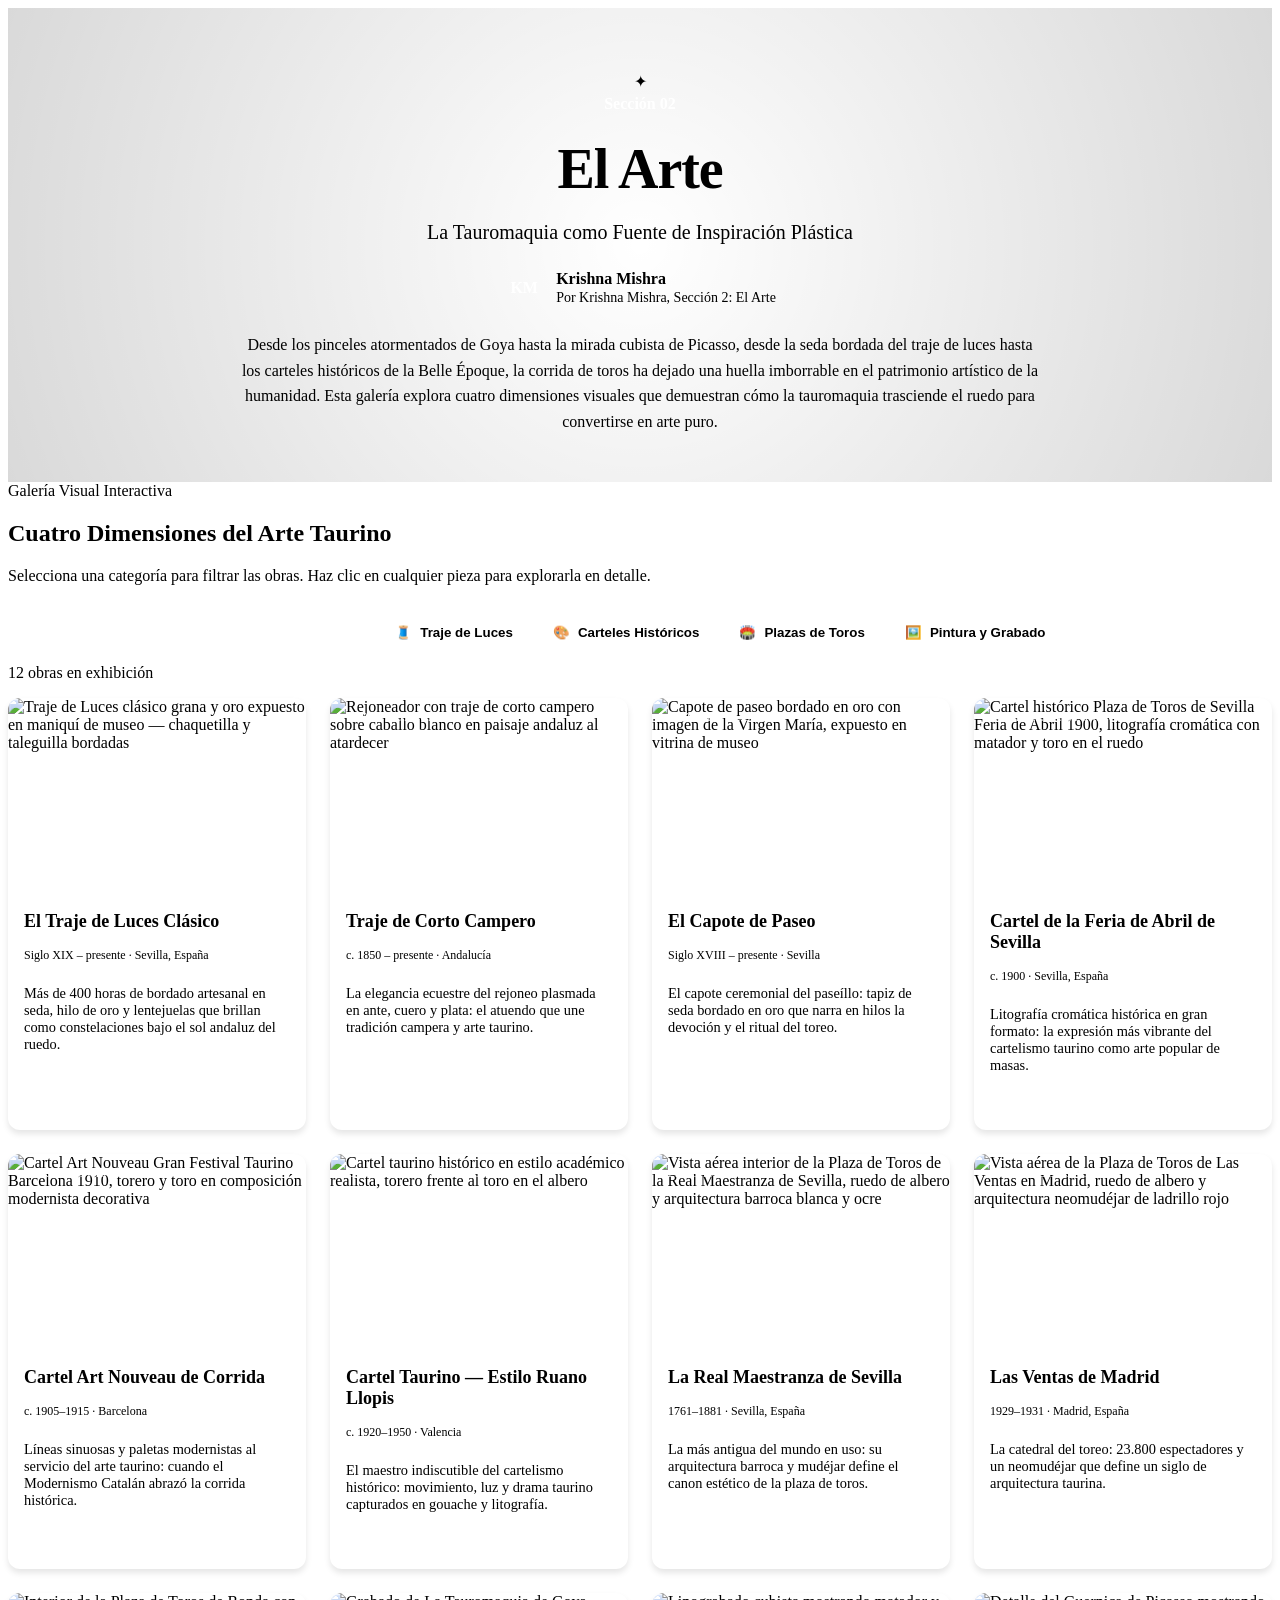
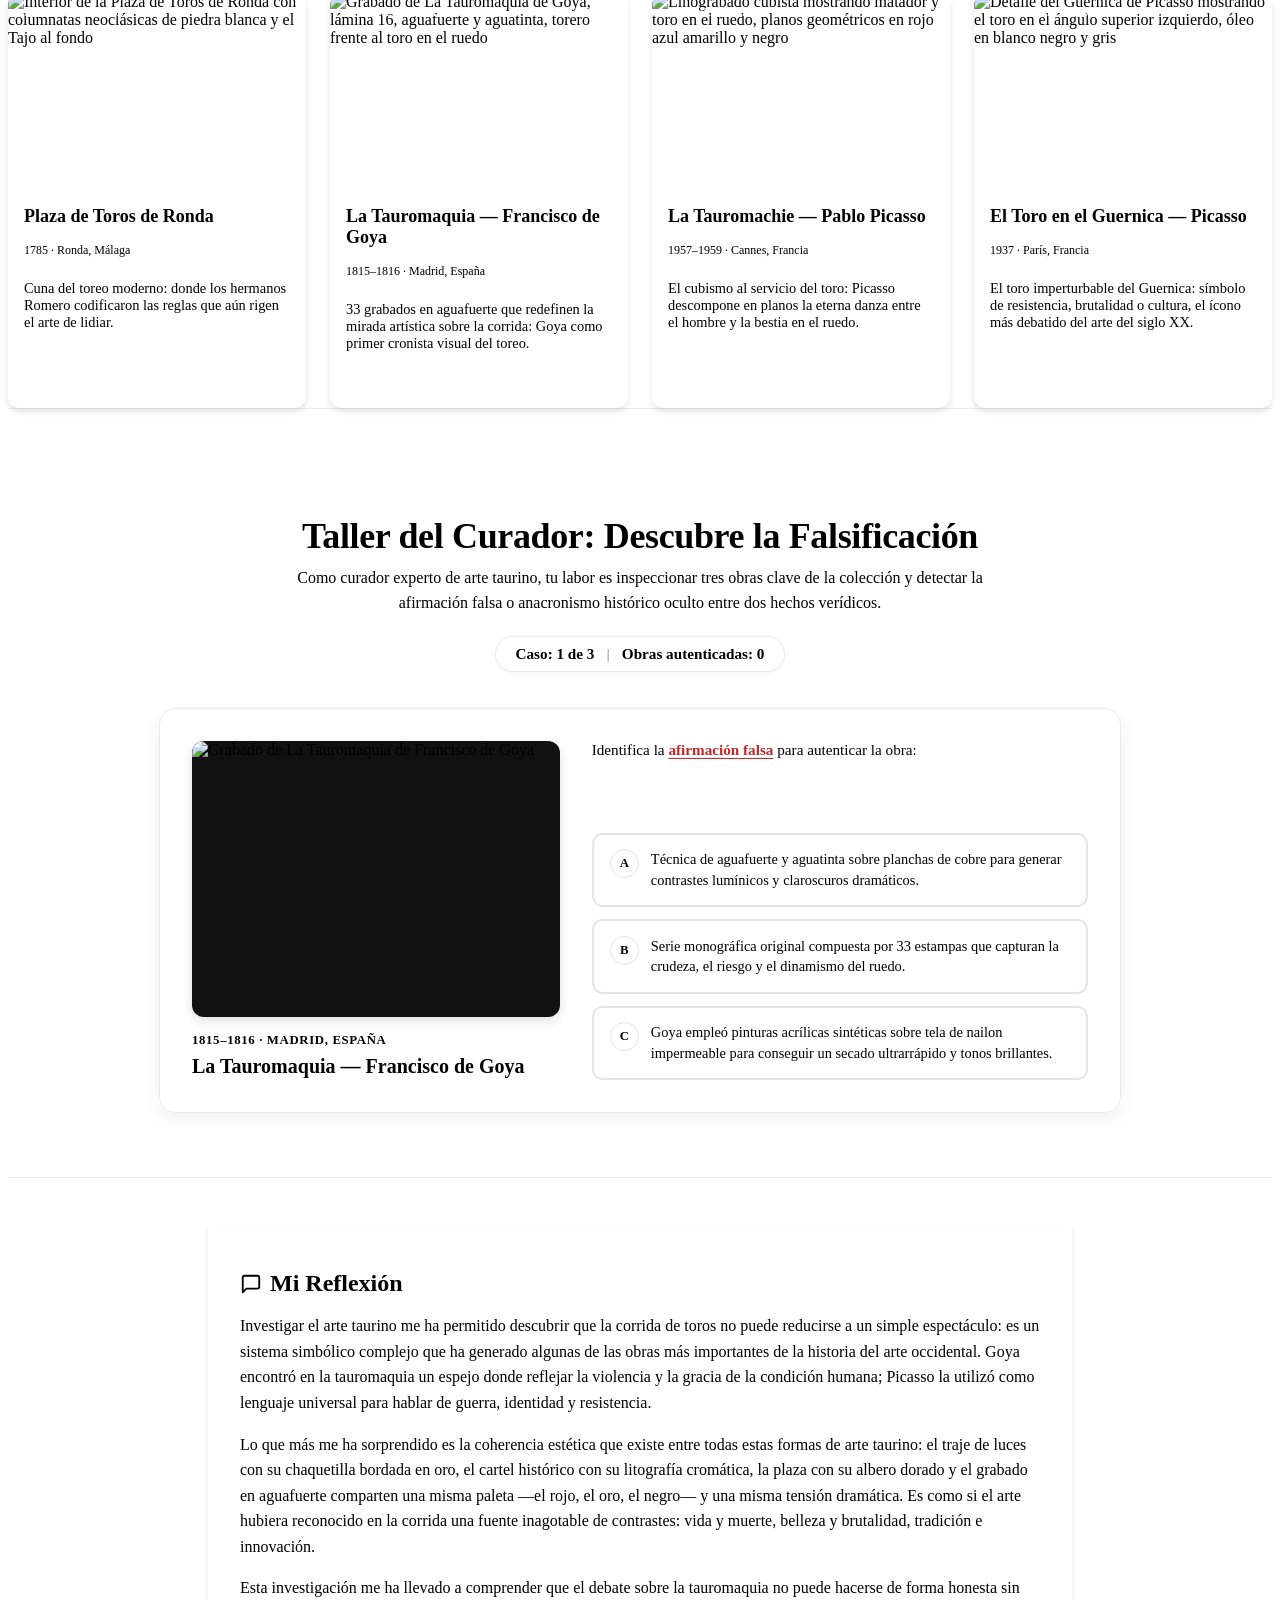
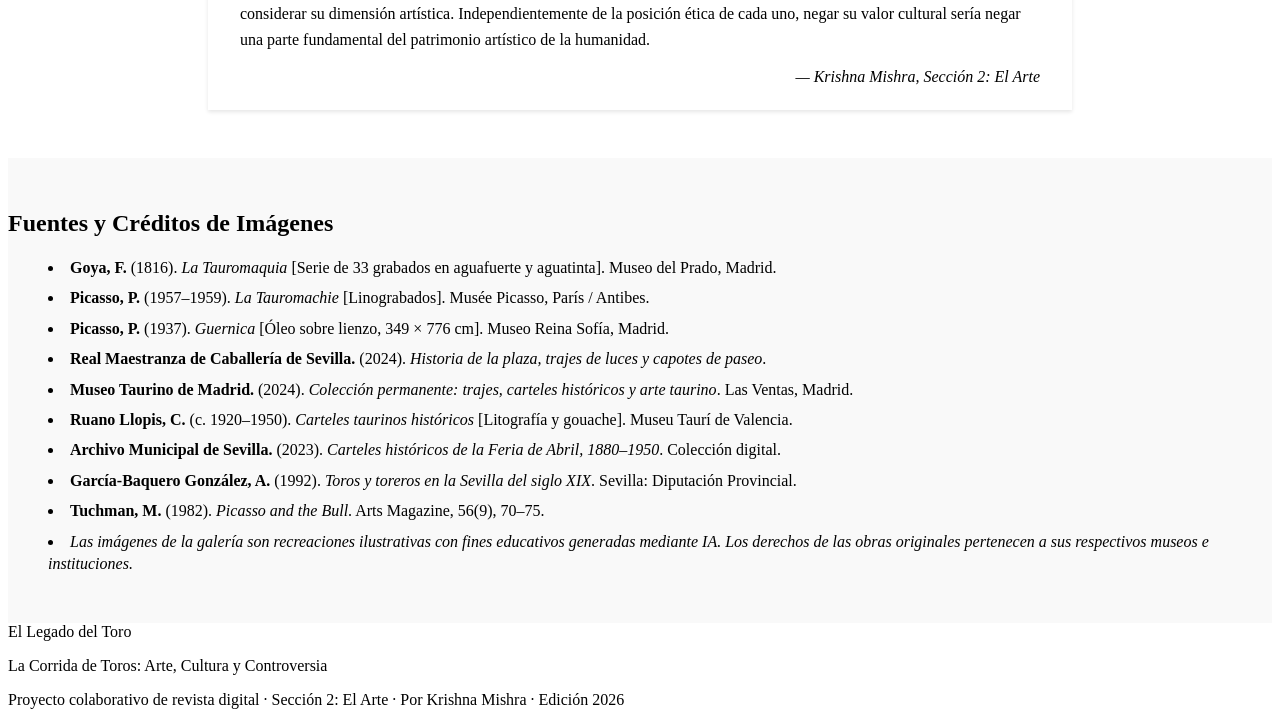
==== sections/arte/index.html @ dd9e9a39 "feat(arte): implement interactive curator art authentication mini-game" ====
<!DOCTYPE html>
<html lang="es">
<head>
  <meta charset="UTF-8">
  <meta name="viewport" content="width=device-width, initial-scale=1.0">
  <meta name="description" content="Sección 2: El Arte — La influencia de la tauromaquia en el traje de luces, los carteles históricos, las plazas de toros y la pintura de Goya y Picasso. Galería interactiva categorizada.">
  <title>El Arte | El Legado del Toro</title>
  <link rel="stylesheet" href="../../css/shared.css">
  <link rel="stylesheet" href="style.css">
  <script src="../../js/nav.js" defer></script>
  <script src="script.js" defer></script>
</head>
<body>
  <div id="site-nav-container"></div>
  <main id="main-content">
    <section class="arte-hero" id="arte-hero" aria-labelledby="arte-hero-title">
      <div class="arte-hero-bg" aria-hidden="true">
        <div class="arte-hero-bg-pattern"></div>
        <div class="arte-hero-bg-vignette"></div>
      </div>
      <div class="site-container arte-hero-content">
        <div class="arte-hero-ornament" aria-hidden="true">
          <span class="arte-hero-ornament-line"></span>
          <span class="arte-hero-ornament-icon">✦</span>
          <span class="arte-hero-ornament-line"></span>
        </div>
        <div class="arte-hero-badge-row">
          <span class="arte-section-badge" id="arte-section-badge">Sección 02</span>
        </div>
        <h1 class="arte-hero-title" id="arte-hero-title">El Arte</h1>
        <p class="arte-hero-subtitle">La Tauromaquia como Fuente de Inspiración Plástica</p>
        <div class="byline-container arte-byline" id="arte-byline">
          <div class="byline-avatar" aria-hidden="true">KM</div>
          <div class="byline-info">
            <span class="byline-author">Krishna Mishra</span>
            <span class="byline-role">Por Krishna Mishra, Sección 2: El Arte</span>
          </div>
        </div>
        <p class="arte-hero-lead" id="arte-hero-lead">
          Desde los pinceles atormentados de Goya hasta la mirada cubista de Picasso, desde la seda bordada del traje de luces hasta los carteles históricos de la Belle Époque, la corrida de toros ha dejado una huella imborrable en el patrimonio artístico de la humanidad. Esta galería explora cuatro dimensiones visuales que demuestran cómo la tauromaquia trasciende el ruedo para convertirse en arte puro.
        </p>
      </div>
    </section>
    <section class="arte-gallery-section" id="arte-gallery" aria-labelledby="arte-gallery-heading">
      <div class="site-container">
        <div class="arte-section-header">
          <span class="arte-section-label">Galería Visual Interactiva</span>
          <h2 class="arte-section-title" id="arte-gallery-heading">Cuatro Dimensiones del Arte Taurino</h2>
          <p class="arte-section-intro">Selecciona una categoría para filtrar las obras. Haz clic en cualquier pieza para explorarla en detalle.</p>
        </div>
        <div class="arte-filter-bar" role="group" aria-label="Filtrar galería por categoría" id="arte-filter-bar">
          <button type="button" class="arte-filter-btn active arte-active" data-filter="all" id="arte-filter-all" aria-pressed="true"><span class="arte-filter-btn-icon" aria-hidden="true">◈</span> Todas las Obras</button>
          <button type="button" class="arte-filter-btn" data-filter="traje" id="arte-filter-traje" aria-pressed="false"><span class="arte-filter-btn-icon" aria-hidden="true">🧵</span> Traje de Luces</button>
          <button type="button" class="arte-filter-btn" data-filter="carteles" id="arte-filter-carteles" aria-pressed="false"><span class="arte-filter-btn-icon" aria-hidden="true">🎨</span> Carteles Históricos</button>
          <button type="button" class="arte-filter-btn" data-filter="plazas" id="arte-filter-plazas" aria-pressed="false"><span class="arte-filter-btn-icon" aria-hidden="true">🏟️</span> Plazas de Toros</button>
          <button type="button" class="arte-filter-btn" data-filter="pintura" id="arte-filter-pintura" aria-pressed="false"><span class="arte-filter-btn-icon" aria-hidden="true">🖼️</span> Pintura y Grabado</button>
        </div>
        <div class="arte-gallery-count" id="arte-gallery-count" aria-live="polite" aria-atomic="true"><span id="arte-count-number">12</span> obras en exhibición</div>
        <div class="arte-gallery-grid" id="arte-gallery-grid" role="list" aria-label="Galería de arte taurino">
          <article class="arte-card" data-category="traje" id="arte-card-1" role="listitem" tabindex="0" data-title="El Traje de Luces Clásico" data-year="Siglo XIX – presente" data-origin="Sevilla, España" data-medium="Seda, hilo de oro y lentejuelas bordadas a mano" data-technique="Bordado artesanal sevillano — costura grana y oro" data-context="El traje de luces —o terno— es la vestimenta ritual del matador de toros. Su chaquetilla y taleguilla están cubiertas de miles de lentejuelas y bordados de hilo de oro que pueden superar los 5 kg de peso. Cada prenda requiere entre 200 y 400 horas de trabajo artesanal en los talleres de los gremios sevillanos. El albero del ruedo refleja el destello dorado de la seda bajo el sol de Andalucía." data-museum="Museo Taurino de Madrid">
            <div class="arte-card-media"><div class="arte-card-img-wrapper"><img class="arte-card-img" src="img/traje_luces_classic_1792658899163.jpg" alt="Traje de Luces clásico grana y oro expuesto en maniquí de museo — chaquetilla y taleguilla bordadas" loading="lazy"></div><div class="arte-card-category-badge" aria-hidden="true">Traje de Luces</div></div>
            <div class="arte-card-body"><h3 class="arte-card-title">El Traje de Luces Clásico</h3><p class="arte-card-meta">Siglo XIX – presente · Sevilla, España</p><p class="arte-card-excerpt">Más de 400 horas de bordado artesanal en seda, hilo de oro y lentejuelas que brillan como constelaciones bajo el sol andaluz del ruedo.</p><button class="arte-card-btn" id="arte-card-btn-1">Inspeccionar obra <span aria-hidden="true">→</span></button></div>
          </article>
          <article class="arte-card" data-category="traje" id="arte-card-2" role="listitem" tabindex="0" data-title="Traje de Corto Campero" data-year="c. 1850 – presente" data-origin="Andalucía, España" data-medium="Ante, cuero y bordado de plata" data-technique="Sastrería ecuestre andaluza — chaquetilla corta bordada" data-context="El traje campero es la indumentaria del rejoneo y los rejoneadores a caballo. La chaquetilla corta bordada, el sombrero ancho cordobés y la faja de seda distinguen al torero ecuestre. Su estética une la elegancia campera con la funcionalidad del trabajo a caballo. Ha influido profundamente en la moda española del siglo XX y XXI, y se exhibe en las ferias ecuestres de toda Andalucía." data-museum="Colección privada, Sevilla">
            <div class="arte-card-media"><div class="arte-card-img-wrapper"><img class="arte-card-img" src="img/traje_campero_rejoneo_1792658981187.jpg" alt="Rejoneador con traje de corto campero sobre caballo blanco en paisaje andaluz al atardecer" loading="lazy"></div><div class="arte-card-category-badge" aria-hidden="true">Traje de Luces</div></div>
            <div class="arte-card-body"><h3 class="arte-card-title">Traje de Corto Campero</h3><p class="arte-card-meta">c. 1850 – presente · Andalucía</p><p class="arte-card-excerpt">La elegancia ecuestre del rejoneo plasmada en ante, cuero y plata: el atuendo que une tradición campera y arte taurino.</p><button class="arte-card-btn" id="arte-card-btn-2">Inspeccionar obra <span aria-hidden="true">→</span></button></div>
          </article>
          <article class="arte-card" data-category="traje" id="arte-card-3" role="listitem" tabindex="0" data-title="El Capote de Paseo" data-year="Siglo XVIII – presente" data-origin="Sevilla, España" data-medium="Seda, oro, grana y azul" data-technique="Bordado en oro de ley sobre seda — iconografía religiosa" data-context="El capote de paseo es la capa ceremonial que el matador lleva durante el paseíllo. No se usa en la lidia sino como símbolo de gala. Cada capote es único: bordado a mano por maestros artesanos, suele contener imágenes religiosas —la Virgen María, santos patronos— o escenas taurinas de enorme valor pictórico. Los ejemplares históricos de la Real Maestranza de Sevilla se conservan como auténticas obras de arte textil." data-museum="Real Maestranza de Caballería de Sevilla">
            <div class="arte-card-media"><div class="arte-card-img-wrapper"><img class="arte-card-img" src="img/capote_paseo_bordado_1792658995212.jpg" alt="Capote de paseo bordado en oro con imagen de la Virgen María, expuesto en vitrina de museo" loading="lazy"></div><div class="arte-card-category-badge" aria-hidden="true">Traje de Luces</div></div>
            <div class="arte-card-body"><h3 class="arte-card-title">El Capote de Paseo</h3><p class="arte-card-meta">Siglo XVIII – presente · Sevilla</p><p class="arte-card-excerpt">El capote ceremonial del paseíllo: tapiz de seda bordado en oro que narra en hilos la devoción y el ritual del toreo.</p><button class="arte-card-btn" id="arte-card-btn-3">Inspeccionar obra <span aria-hidden="true">→</span></button></div>
          </article>
          <article class="arte-card" data-category="carteles" id="arte-card-4" role="listitem" tabindex="0" data-title="Cartel de la Feria de Abril de Sevilla" data-year="c. 1900" data-origin="Sevilla, España" data-medium="Litografía cromática sobre papel" data-technique="Litografía — impresión cromática histórica en gran formato" data-context="Los carteles históricos de la Feria de Abril representan una de las cimas del cartelismo español. A principios del siglo XX artistas como Juan Bueno y Chicle desarrollaron un estilo propio: grandes formatos, colores vibrantes y composiciones dinámicas que capturaban la emoción de la lidia. La litografía cromática permitía reproducir hasta doce colores superpuestos. Estos carteles son hoy piezas de coleccionismo con alto valor de mercado." data-museum="Archivo Municipal de Sevilla">
            <div class="arte-card-media"><div class="arte-card-img-wrapper"><img class="arte-card-img" src="img/cartel_historico_feria_1792658915150.jpg" alt="Cartel histórico Plaza de Toros de Sevilla Feria de Abril 1900, litografía cromática con matador y toro en el ruedo" loading="lazy"></div><div class="arte-card-category-badge arte-card-category-badge--carteles" aria-hidden="true">Carteles Históricos</div></div>
            <div class="arte-card-body"><h3 class="arte-card-title">Cartel de la Feria de Abril de Sevilla</h3><p class="arte-card-meta">c. 1900 · Sevilla, España</p><p class="arte-card-excerpt">Litografía cromática histórica en gran formato: la expresión más vibrante del cartelismo taurino como arte popular de masas.</p><button class="arte-card-btn" id="arte-card-btn-4">Inspeccionar obra <span aria-hidden="true">→</span></button></div>
          </article>
          <article class="arte-card" data-category="carteles" id="arte-card-5" role="listitem" tabindex="0" data-title="Cartel Art Nouveau de Corrida" data-year="c. 1905–1915" data-origin="Barcelona, España" data-medium="Litografía con técnica Art Nouveau" data-technique="Litografía modernista — líneas sinuosas y paleta plana" data-context="La influencia del Art Nouveau o Modernismo Catalán se hizo sentir en los carteles históricos taurinos de las primeras décadas del siglo XX. Las líneas sinuosas, las formas orgánicas y los colores planos característicos del estilo de Alphonse Mucha se aplicaron a la representación del torero y el toro, generando una fusión única de estética europea y tradición española. La Plaza de Toros Monumental de Barcelona fue uno de los epicentros de este movimiento." data-museum="Museu Nacional d'Art de Catalunya">
            <div class="arte-card-media"><div class="arte-card-img-wrapper"><img class="arte-card-img" src="img/cartel_art_nouveau_toros_1792659009751.jpg" alt="Cartel Art Nouveau Gran Festival Taurino Barcelona 1910, torero y toro en composición modernista decorativa" loading="lazy"></div><div class="arte-card-category-badge arte-card-category-badge--carteles" aria-hidden="true">Carteles Históricos</div></div>
            <div class="arte-card-body"><h3 class="arte-card-title">Cartel Art Nouveau de Corrida</h3><p class="arte-card-meta">c. 1905–1915 · Barcelona</p><p class="arte-card-excerpt">Líneas sinuosas y paletas modernistas al servicio del arte taurino: cuando el Modernismo Catalán abrazó la corrida histórica.</p><button class="arte-card-btn" id="arte-card-btn-5">Inspeccionar obra <span aria-hidden="true">→</span></button></div>
          </article>
          <article class="arte-card" data-category="carteles" id="arte-card-6" role="listitem" tabindex="0" data-title="Cartel Taurino — Estilo Ruano Llopis" data-year="c. 1920–1950" data-origin="Valencia, España" data-medium="Litografía y gouache" data-technique="Gouache y litografía — realismo académico con expresividad popular" data-context="Carlos Ruano Llopis (1878–1950) es considerado el maestro indiscutible del cartelismo taurino español. Sus obras históricas se distinguen por una luminosidad excepcional, la captación dinámica del movimiento y una técnica que fusiona el realismo académico con la expresividad popular. Trabajó con gouache sobre cartón para crear los originales que luego se transferían a litografía. Sus carteles de ferias en toda España son auténticas obras de arte impreso históricas." data-museum="Museu Taurí de Valencia">
            <div class="arte-card-media"><div class="arte-card-img-wrapper"><img class="arte-card-img" src="img/cartel_historico_feria_1792658915150.jpg" alt="Cartel taurino histórico en estilo académico realista, torero frente al toro en el albero" loading="lazy"></div><div class="arte-card-category-badge arte-card-category-badge--carteles" aria-hidden="true">Carteles Históricos</div></div>
            <div class="arte-card-body"><h3 class="arte-card-title">Cartel Taurino — Estilo Ruano Llopis</h3><p class="arte-card-meta">c. 1920–1950 · Valencia</p><p class="arte-card-excerpt">El maestro indiscutible del cartelismo histórico: movimiento, luz y drama taurino capturados en gouache y litografía.</p><button class="arte-card-btn" id="arte-card-btn-6">Inspeccionar obra <span aria-hidden="true">→</span></button></div>
          </article>
          <article class="arte-card" data-category="plazas" id="arte-card-7" role="listitem" tabindex="0" data-title="La Real Maestranza de Sevilla" data-year="1761–1881" data-origin="Sevilla, España" data-medium="Arquitectura barroca y neomudéjar" data-technique="Arquitectura — barroco andaluz con ornamentación mudéjar" data-context="La Plaza de Toros de la Real Maestranza de Sevilla es la más antigua del mundo todavía en uso, construida entre 1761 y 1881. Con capacidad para 12.000 espectadores, su arquitectura barroca con detalles mudéjares la convierte en un monumento de primer orden. El color albero de la arena del ruedo, el blanco de las gradas y el ocre de los tendidos crean una paleta única reconocida mundialmente. La puerta del Príncipe se abre solo cuando un torero es indultado con los máximos honores." data-museum="Real Maestranza de Caballería de Sevilla">
            <div class="arte-card-media"><div class="arte-card-img-wrapper"><img class="arte-card-img" src="img/plaza_maestranza_sevilla_1792658931928.jpg" alt="Vista aérea interior de la Plaza de Toros de la Real Maestranza de Sevilla, ruedo de albero y arquitectura barroca blanca y ocre" loading="lazy"></div><div class="arte-card-category-badge arte-card-category-badge--plazas" aria-hidden="true">Plazas de Toros</div></div>
            <div class="arte-card-body"><h3 class="arte-card-title">La Real Maestranza de Sevilla</h3><p class="arte-card-meta">1761–1881 · Sevilla, España</p><p class="arte-card-excerpt">La más antigua del mundo en uso: su arquitectura barroca y mudéjar define el canon estético de la plaza de toros.</p><button class="arte-card-btn" id="arte-card-btn-7">Inspeccionar obra <span aria-hidden="true">→</span></button></div>
          </article>
          <article class="arte-card" data-category="plazas" id="arte-card-8" role="listitem" tabindex="0" data-title="Las Ventas de Madrid" data-year="1929–1931" data-origin="Madrid, España" data-medium="Arquitectura neomudéjar" data-technique="Arquitectura — neomudejarismo con cerámica sevillana" data-context="La Plaza de Toros de Las Ventas, inaugurada en 1931, es la mayor del mundo con capacidad para 23.800 espectadores. Diseñada por José Espalíu en estilo neomudéjar, sus torres almenadas, arcos de herradura y revestimiento de cerámica sevillana la convierten en una joya de la arquitectura española del siglo XX. Matar en Madrid significa el reconocimiento definitivo para cualquier torero. El albero del ruedo brilla bajo el cielo castellano." data-museum="Museo Taurino de Madrid (Las Ventas)">
            <div class="arte-card-media"><div class="arte-card-img-wrapper"><img class="arte-card-img" src="img/las_ventas_madrid_arena_1792659023580.jpg" alt="Vista aérea de la Plaza de Toros de Las Ventas en Madrid, ruedo de albero y arquitectura neomudéjar de ladrillo rojo" loading="lazy"></div><div class="arte-card-category-badge arte-card-category-badge--plazas" aria-hidden="true">Plazas de Toros</div></div>
            <div class="arte-card-body"><h3 class="arte-card-title">Las Ventas de Madrid</h3><p class="arte-card-meta">1929–1931 · Madrid, España</p><p class="arte-card-excerpt">La catedral del toreo: 23.800 espectadores y un neomudéjar que define un siglo de arquitectura taurina.</p><button class="arte-card-btn" id="arte-card-btn-8">Inspeccionar obra <span aria-hidden="true">→</span></button></div>
          </article>
          <article class="arte-card" data-category="plazas" id="arte-card-9" role="listitem" tabindex="0" data-title="Plaza de Toros de Ronda" data-year="1785" data-origin="Ronda, Málaga" data-medium="Arquitectura neoclásica" data-technique="Arquitectura — neoclasicismo en piedra blanca caliza" data-context="La Plaza de Ronda, construida en 1785, es la segunda más antigua de España y tiene un especial significado histórico: en ella los hermanos Pedro y José Romero establecieron las reglas modernas del toreo a pie, que aún rigen hoy. Su arquitectura neoclásica con columnatas de piedra blanca caliza y su privilegiada ubicación sobre el Tajo de Ronda la hacen única en el mundo. El ruedo del albero de Ronda es considerado el más perfecto del arte taurino clásico." data-museum="Real Maestranza de Caballería de Ronda">
            <div class="arte-card-media"><div class="arte-card-img-wrapper"><img class="arte-card-img" src="img/plaza_ronda_neoclasica_1792659074657.jpg" alt="Interior de la Plaza de Toros de Ronda con columnatas neoclásicas de piedra blanca y el Tajo al fondo" loading="lazy"></div><div class="arte-card-category-badge arte-card-category-badge--plazas" aria-hidden="true">Plazas de Toros</div></div>
            <div class="arte-card-body"><h3 class="arte-card-title">Plaza de Toros de Ronda</h3><p class="arte-card-meta">1785 · Ronda, Málaga</p><p class="arte-card-excerpt">Cuna del toreo moderno: donde los hermanos Romero codificaron las reglas que aún rigen el arte de lidiar.</p><button class="arte-card-btn" id="arte-card-btn-9">Inspeccionar obra <span aria-hidden="true">→</span></button></div>
          </article>
          <article class="arte-card" data-category="pintura" id="arte-card-10" role="listitem" tabindex="0" data-title="La Tauromaquia — Francisco de Goya" data-year="1815–1816" data-origin="Madrid, España" data-medium="Aguafuerte y aguatinta" data-technique="Grabado — aguafuerte con aguatinta al barniz blando" data-context="La Tauromaquia de Francisco de Goya (1746–1828) es una serie de 33 grabados publicada en 1816. Goya no retrata el espectáculo de forma idealizada, sino que captura el riesgo, la brutalidad y la belleza de la lidia con una técnica magistral de aguafuerte y aguatinta. La litografía y el grabado le permitían explorar los contrastes dramáticos del ruedo con una precisión que la pintura al óleo no alcanzaba. Es la primera gran obra artística monográfica sobre la corrida." data-museum="Museo del Prado, Madrid">
            <div class="arte-card-media"><div class="arte-card-img-wrapper"><img class="arte-card-img" src="img/goya_tauromaquia_grabado_1792658945066.jpg" alt="Grabado de La Tauromaquia de Goya, lámina 16, aguafuerte y aguatinta, torero frente al toro en el ruedo" loading="lazy"></div><div class="arte-card-category-badge arte-card-category-badge--pintura" aria-hidden="true">Pintura y Grabado</div></div>
            <div class="arte-card-body"><h3 class="arte-card-title">La Tauromaquia — Francisco de Goya</h3><p class="arte-card-meta">1815–1816 · Madrid, España</p><p class="arte-card-excerpt">33 grabados en aguafuerte que redefinen la mirada artística sobre la corrida: Goya como primer cronista visual del toreo.</p><button class="arte-card-btn" id="arte-card-btn-10">Inspeccionar obra <span aria-hidden="true">→</span></button></div>
          </article>
          <article class="arte-card" data-category="pintura" id="arte-card-11" role="listitem" tabindex="0" data-title="La Tauromachie — Pablo Picasso" data-year="1957–1959" data-origin="Cannes, Francia" data-medium="Linograbados sobre papel" data-technique="Linograbado — técnica cubista con planos geométricos" data-context="Pablo Picasso (1881–1973), malagueño de nacimiento, mantuvo durante toda su vida una relación apasionada con la corrida de toros. Sus linograbados de 1957–1959 sobre la Tauromachie representan la fusión entre la tradición andaluza de su infancia y el lenguaje cubista que él mismo inventó. Las figuras del toro y el torero se descomponen en planos geométricos sin perder su fuerza expresiva. La técnica del linograbado permite audaces contrastes de color plano que refuerzan el drama del ruedo." data-museum="Musée Picasso, París / Antibes">
            <div class="arte-card-media"><div class="arte-card-img-wrapper"><img class="arte-card-img" src="img/picasso_tauromachie_cubist_1792659093092.jpg" alt="Linograbado cubista mostrando matador y toro en el ruedo, planos geométricos en rojo azul amarillo y negro" loading="lazy"></div><div class="arte-card-category-badge arte-card-category-badge--pintura" aria-hidden="true">Pintura y Grabado</div></div>
            <div class="arte-card-body"><h3 class="arte-card-title">La Tauromachie — Pablo Picasso</h3><p class="arte-card-meta">1957–1959 · Cannes, Francia</p><p class="arte-card-excerpt">El cubismo al servicio del toro: Picasso descompone en planos la eterna danza entre el hombre y la bestia en el ruedo.</p><button class="arte-card-btn" id="arte-card-btn-11">Inspeccionar obra <span aria-hidden="true">→</span></button></div>
          </article>
          <article class="arte-card" data-category="pintura" id="arte-card-12" role="listitem" tabindex="0" data-title="El Toro en el Guernica — Pablo Picasso" data-year="1937" data-origin="París, Francia" data-medium="Óleo sobre lienzo, 349 × 776 cm" data-technique="Óleo sobre lienzo — expresionismo cubista monocromático" data-context="En el Guernica (1937), Picasso incluye un toro en el ángulo superior izquierdo que permanece imperturbable ante la escena de horror del bombardeo de la ciudad vasca. Este toro ha sido objeto de múltiples interpretaciones: representa la brutalidad fascista, la resistencia del pueblo español, o la supervivencia de la cultura ante la barbarie. El debate continúa hasta hoy, convirtiendo al toro de Picasso en uno de los símbolos más debatidos del arte del siglo XX. El ruedo simbólico se convierte aquí en arena de guerra." data-museum="Museo Reina Sofía, Madrid">
            <div class="arte-card-media"><div class="arte-card-img-wrapper"><img class="arte-card-img" src="img/picasso_guernica_bull_detail_1792659109789.jpg" alt="Detalle del Guernica de Picasso mostrando el toro en el ángulo superior izquierdo, óleo en blanco negro y gris" loading="lazy"></div><div class="arte-card-category-badge arte-card-category-badge--pintura" aria-hidden="true">Pintura y Grabado</div></div>
            <div class="arte-card-body"><h3 class="arte-card-title">El Toro en el Guernica — Picasso</h3><p class="arte-card-meta">1937 · París, Francia</p><p class="arte-card-excerpt">El toro imperturbable del Guernica: símbolo de resistencia, brutalidad o cultura, el ícono más debatido del arte del siglo XX.</p><button class="arte-card-btn" id="arte-card-btn-12">Inspeccionar obra <span aria-hidden="true">→</span></button></div>
          </article>
        </div>
        <div class="arte-no-results" id="arte-no-results" hidden aria-live="polite"><span class="arte-no-results-icon" aria-hidden="true">🎨</span><p class="arte-no-results-text">No hay obras en esta categoría.</p></div>
      </div>
    </section>
    <section class="arte-game-container" id="arte-curator-game" aria-label="Juego de Autenticación de Arte">
      <div class="site-container">
        <div class="arte-game-header">
          <span class="arte-section-badge arte-game-badge">Taller Interactivo</span>
          <h2 class="arte-game-title" id="arte-game-title">Taller del Curador: Descubre la Falsificación</h2>
          <p class="arte-game-subtitle">
            Como curador experto de arte taurino, tu labor es inspeccionar tres obras clave de la colección y detectar la afirmación falsa o anacronismo histórico oculto entre dos hechos verídicos.
          </p>
          <div class="arte-game-scoreboard" id="arte-game-scoreboard" aria-live="polite">
            <span class="arte-game-score-item" id="arte-game-case-counter">Caso: 1 de 3</span>
            <span class="arte-game-score-divider" aria-hidden="true">|</span>
            <span class="arte-game-score-item" id="arte-game-score-counter">Obras autenticadas: 0</span>
          </div>
        </div>

        <div class="arte-game-card" id="arte-game-card">
          <div class="arte-game-card-content">
            <div class="arte-game-artwork-media">
              <div class="arte-game-img-wrapper">
                <img class="arte-game-img" id="arte-game-img" src="img/goya_tauromaquia_grabado_1792658945066.jpg" alt="Obra de arte para peritaje" loading="lazy">
              </div>
              <div class="arte-game-artwork-meta">
                <span class="arte-game-era-badge" id="arte-game-era-badge">1815–1816 · Madrid, España</span>
                <h3 class="arte-game-artwork-title" id="arte-game-artwork-title">La Tauromaquia — Francisco de Goya</h3>
              </div>
            </div>

            <div class="arte-game-claims-panel">
              <p class="arte-game-instruction">Identifica la <span class="arte-game-highlight">afirmación falsa</span> para autenticar la obra:</p>
              <div class="arte-game-claims-list" id="arte-game-claims-list" role="group" aria-label="Afirmaciones históricas">
                <!-- Los botones de las afirmaciones se generan dinámicamente -->
              </div>

              <div class="arte-game-feedback arte-hidden" id="arte-game-feedback" hidden aria-live="assertive">
                <div class="arte-game-feedback-header">
                  <span class="arte-game-feedback-icon" id="arte-game-feedback-icon" aria-hidden="true">✓</span>
                  <h4 class="arte-game-feedback-title" id="arte-game-feedback-title">¡Falsificación detectada con éxito!</h4>
                </div>
                <p class="arte-game-feedback-text" id="arte-game-feedback-text"></p>
                <button type="button" class="arte-game-btn arte-game-btn--next" id="arte-game-next-btn">Siguiente Caso <span aria-hidden="true">→</span></button>
              </div>
            </div>
          </div>
        </div>

        <div class="arte-game-results arte-hidden" id="arte-game-results" hidden aria-live="polite">
          <div class="arte-game-results-card">
            <span class="arte-game-results-badge">Peritaje Concluido</span>
            <h3 class="arte-game-results-title" id="arte-game-results-title">Evaluación del Curador</h3>
            <p class="arte-game-results-score" id="arte-game-results-score">Puntuación: 0 de 3</p>
            <p class="arte-game-results-summary" id="arte-game-results-summary"></p>
            <button type="button" class="arte-game-btn arte-game-btn--restart" id="arte-game-restart-btn">Volver a jugar <span aria-hidden="true">↺</span></button>
          </div>
        </div>
      </div>
    </section>
    <section class="arte-reflection-section" id="arte-reflexion" aria-labelledby="arte-reflexion-title">
      <div class="site-container"><div class="reflection-box"><h2 class="reflection-title" id="arte-reflexion-title"><svg width="22" height="22" viewBox="0 0 24 24" fill="none" stroke="currentColor" stroke-width="2" stroke-linecap="round" stroke-linejoin="round" aria-hidden="true"><path d="M21 15a2 2 0 0 1-2 2H7l-4 4V5a2 2 0 0 1 2-2h14a2 2 0 0 1 2 2z"></path></svg> Mi Reflexión</h2><p>Investigar el arte taurino me ha permitido descubrir que la corrida de toros no puede reducirse a un simple espectáculo: es un sistema simbólico complejo que ha generado algunas de las obras más importantes de la historia del arte occidental. Goya encontró en la tauromaquia un espejo donde reflejar la violencia y la gracia de la condición humana; Picasso la utilizó como lenguaje universal para hablar de guerra, identidad y resistencia.</p><p>Lo que más me ha sorprendido es la coherencia estética que existe entre todas estas formas de arte taurino: el traje de luces con su chaquetilla bordada en oro, el cartel histórico con su litografía cromática, la plaza con su albero dorado y el grabado en aguafuerte comparten una misma paleta —el rojo, el oro, el negro— y una misma tensión dramática. Es como si el arte hubiera reconocido en la corrida una fuente inagotable de contrastes: vida y muerte, belleza y brutalidad, tradición e innovación.</p><p>Esta investigación me ha llevado a comprender que el debate sobre la tauromaquia no puede hacerse de forma honesta sin considerar su dimensión artística. Independientemente de la posición ética de cada uno, negar su valor cultural sería negar una parte fundamental del patrimonio artístico de la humanidad.</p><footer class="arte-reflexion-footer"><cite class="arte-reflexion-author">— Krishna Mishra, Sección 2: El Arte</cite></footer></div></div>
    </section>
    <section class="arte-sources-section" id="arte-fuentes" aria-labelledby="arte-fuentes-title">
      <div class="site-container"><div class="references-section arte-references"><h2 class="arte-references-title" id="arte-fuentes-title">Fuentes y Créditos de Imágenes</h2><ul class="references-list" id="arte-fuentes-list"><li class="reference-item"><strong>Goya, F.</strong> (1816). <em>La Tauromaquia</em> [Serie de 33 grabados en aguafuerte y aguatinta]. Museo del Prado, Madrid.</li><li class="reference-item"><strong>Picasso, P.</strong> (1957–1959). <em>La Tauromachie</em> [Linograbados]. Musée Picasso, París / Antibes.</li><li class="reference-item"><strong>Picasso, P.</strong> (1937). <em>Guernica</em> [Óleo sobre lienzo, 349 × 776 cm]. Museo Reina Sofía, Madrid.</li><li class="reference-item"><strong>Real Maestranza de Caballería de Sevilla.</strong> (2024). <em>Historia de la plaza, trajes de luces y capotes de paseo</em>.</li><li class="reference-item"><strong>Museo Taurino de Madrid.</strong> (2024). <em>Colección permanente: trajes, carteles históricos y arte taurino</em>. Las Ventas, Madrid.</li><li class="reference-item"><strong>Ruano Llopis, C.</strong> (c. 1920–1950). <em>Carteles taurinos históricos</em> [Litografía y gouache]. Museu Taurí de Valencia.</li><li class="reference-item"><strong>Archivo Municipal de Sevilla.</strong> (2023). <em>Carteles históricos de la Feria de Abril, 1880–1950</em>. Colección digital.</li><li class="reference-item"><strong>García-Baquero González, A.</strong> (1992). <em>Toros y toreros en la Sevilla del siglo XIX</em>. Sevilla: Diputación Provincial.</li><li class="reference-item"><strong>Tuchman, M.</strong> (1982). <em>Picasso and the Bull</em>. Arts Magazine, 56(9), 70–75.</li><li class="reference-item"><em>Las imágenes de la galería son recreaciones ilustrativas con fines educativos generadas mediante IA. Los derechos de las obras originales pertenecen a sus respectivos museos e instituciones.</em></li></ul></div></div>
    </section>
  </main>
  <footer class="site-footer" id="site-footer"><div class="site-container"><div class="footer-content"><div class="footer-brand">El Legado del Toro</div><p class="footer-subtitle">La Corrida de Toros: Arte, Cultura y Controversia</p><p class="footer-copy">Proyecto colaborativo de revista digital · Sección 2: El Arte · Por Krishna Mishra · Edición 2026</p></div></div></footer>
  <div class="arte-lightbox-modal" id="arte-lightbox-modal" role="dialog" aria-modal="true" aria-labelledby="arte-lightbox-title" aria-describedby="arte-lightbox-desc" hidden>
    <div class="arte-lightbox-panel" id="arte-lightbox-panel">
      <button class="arte-lightbox-close-btn" id="arte-lightbox-close" aria-label="Cerrar detalle de obra"><svg width="20" height="20" viewBox="0 0 24 24" fill="none" stroke="currentColor" stroke-width="2.5" stroke-linecap="round" stroke-linejoin="round" aria-hidden="true"><line x1="18" y1="6" x2="6" y2="18"></line><line x1="6" y1="6" x2="18" y2="18"></line></svg></button>
      <div class="arte-lightbox-header"><span class="arte-lightbox-category-tag" id="arte-lightbox-category"></span><h2 class="arte-lightbox-title" id="arte-lightbox-title"></h2></div>
      <div class="arte-lightbox-body"><div class="arte-lightbox-img-container" id="arte-lightbox-img-container"><img class="arte-lightbox-img" id="arte-lightbox-img" src="" alt="" loading="eager"><div class="arte-lightbox-img-fallback" id="arte-lightbox-img-fallback" aria-hidden="true"><span class="arte-lightbox-fallback-icon" id="arte-lightbox-fallback-icon"></span></div></div><div class="arte-lightbox-info" id="arte-lightbox-desc"><dl class="arte-lightbox-meta" aria-label="Información técnica de la obra"><div class="arte-lightbox-meta-row"><dt>Época</dt><dd id="arte-lightbox-year"></dd></div><div class="arte-lightbox-meta-row"><dt>Origen</dt><dd id="arte-lightbox-origin"></dd></div><div class="arte-lightbox-meta-row"><dt>Técnica artística</dt><dd id="arte-lightbox-technique"></dd></div><div class="arte-lightbox-meta-row"><dt>Soporte / Medio</dt><dd id="arte-lightbox-medium"></dd></div><div class="arte-lightbox-meta-row"><dt>Colección</dt><dd id="arte-lightbox-museum"></dd></div></dl><div class="arte-lightbox-context"><h3 class="arte-lightbox-context-title">Contexto Histórico</h3><p id="arte-lightbox-context-text"></p></div></div></div><div class="arte-lightbox-footer"><span class="arte-lightbox-footer-note">Fuente educativa — El Legado del Toro · Sección 2: El Arte</span><button class="arte-lightbox-footer-close" id="arte-lightbox-footer-close">Cerrar <span aria-hidden="true">✕</span></button></div>
    </div>
  </div>
</body>
</html>
---- sections/arte/style.css ----
/* ==============================
   Arte Section – Custom Styles
   Prefix: arte-
   Uses shared CSS variables defined in ../../css/shared.css
   ============================== */

/* Hero Section */
.arte-hero {
  position: relative;
  padding: 4rem 0 3rem;
  background: var(--color-bg-sand);
  color: var(--color-text);
  overflow: hidden;
}
.arte-hero-bg {
  position: absolute;
  inset: 0;
  pointer-events: none;
}
.arte-hero-bg-pattern {
  position: absolute;
  inset: 0;
  background: radial-gradient(circle at 20% 30%, var(--color-primary) 0.5px, transparent 0.5px);
  background-size: 20px 20px;
  opacity: 0.05;
}
.arte-hero-bg-vignette {
  position: absolute;
  inset: 0;
  background: radial-gradient(circle at center, transparent, rgba(0,0,0,0.15));
}
.arte-hero-content {
  position: relative;
  max-width: 1200px;
  margin: 0 auto;
  text-align: center;
  padding: 0 1rem;
}
.arte-section-badge {
  display: inline-block;
  background: var(--color-primary);
  color: #fff;
  padding: 0.25rem 0.75rem;
  border-radius: 9999px;
  font-weight: 600;
  margin-bottom: 0.75rem;
}
.arte-hero-title {
  font-size: clamp(2.5rem, 5vw, 3.5rem);
  margin: 0.5rem 0;
  letter-spacing: -0.02em;
}
.arte-hero-subtitle {
  font-size: 1.25rem;
  margin-bottom: 1.5rem;
  color: var(--color-primary);
}
.arte-hero-lead {
  font-size: 1rem;
  line-height: 1.6;
  max-width: 800px;
  margin: 0 auto;
}

/* Byline */
.arte-byline {
  display: flex;
  align-items: center;
  justify-content: center;
  gap: 0.75rem;
  margin: 1.5rem 0;
}
.arte-byline .byline-avatar {
  width: 2.5rem;
  height: 2.5rem;
  background: var(--color-primary);
  color: #fff;
  border-radius: 50%;
  display: flex;
  align-items: center;
  justify-content: center;
  font-weight: 600;
  font-size: 1rem;
}
.arte-byline .byline-info {
  text-align: left;
}
.arte-byline .byline-author {
  display: block;
  font-weight: 600;
}
.arte-byline .byline-role {
  font-size: 0.875rem;
  color: var(--color-primary);
}

/* Filter Bar */
.arte-filter-bar {
  display: flex;
  flex-wrap: wrap;
  gap: 0.5rem;
  justify-content: center;
  margin: 2rem 0 1rem;
}
.arte-filter-btn {
  background: var(--color-bg-sand);
  border: 2px solid var(--color-primary);
  color: var(--color-primary);
  padding: 0.5rem 1rem;
  border-radius: 0.5rem;
  cursor: pointer;
  font-weight: 600;
  display: flex;
  align-items: center;
  gap: 0.5rem;
  transition: background 0.2s, color 0.2s;
}
.arte-filter-btn.active,
.arte-filter-btn.arte-active,
.arte-filter-btn[aria-pressed="true"],
.arte-filter-btn:hover {
  background: var(--color-primary);
  color: #fff;
}

/* Gallery Grid */
.arte-gallery-grid {
  display: grid;
  grid-template-columns: repeat(auto-fit, minmax(260px, 1fr));
  gap: 1.5rem;
  margin-top: 1rem;
}
.arte-card {
  background: #fff;
  border-radius: 0.75rem;
  overflow: hidden;
  box-shadow: 0 4px 6px rgba(0,0,0,0.1);
  display: flex;
  flex-direction: column;
  transition: transform 0.2s;
}
.arte-card[hidden],
.arte-card.arte-hidden {
  display: none !important;
}
.arte-card:focus-within,
.arte-card:hover {
  transform: translateY(-4px);
}
.arte-card-media {
  position: relative;
}
.arte-card-img-wrapper {
  overflow: hidden;
  height: 0;
  padding-bottom: 66%; /* 3:2 aspect */
}
.arte-card-img {
  position: absolute;
  inset: 0;
  width: 100%;
  height: 100%;
  object-fit: cover;
  transition: transform 0.3s;
}
.arte-card:hover .arte-card-img {
  transform: scale(1.05);
}
.arte-card-category-badge {
  position: absolute;
  top: 0.5rem;
  left: 0.5rem;
  background: var(--color-primary);
  color: #fff;
  padding: 0.25rem 0.5rem;
  border-radius: 0.25rem;
  font-size: 0.75rem;
  text-transform: uppercase;
}
.arte-card-body {
  padding: 1rem;
  flex-grow: 1;
  display: flex;
  flex-direction: column;
}
.arte-card-title {
  font-size: 1.125rem;
  margin: 0 0 0.25rem;
  color: var(--color-primary);
}
.arte-card-meta {
  font-size: 0.75rem;
  color: var(--color-gold);
  margin-bottom: 0.5rem;
}
.arte-card-excerpt {
  flex-grow: 1;
  font-size: 0.9rem;
  margin-bottom: 0.75rem;
  color: var(--color-text);
}
.arte-card-btn {
  align-self: flex-start;
  background: var(--color-primary);
  color: #fff;
  border: none;
  padding: 0.4rem 0.8rem;
  border-radius: 0.375rem;
  cursor: pointer;
  font-size: 0.85rem;
  transition: background 0.2s;
}
.arte-card-btn:hover {
  background: #003060;
}

/* No results */
.arte-no-results {
  text-align: center;
  margin: 2rem 0;
  font-size: 1.25rem;
  color: var(--color-primary);
}
.arte-no-results[hidden],
.arte-no-results.arte-hidden {
  display: none !important;
}

/* Lightbox Modal */
.arte-lightbox-modal {
  position: fixed;
  inset: 0;
  background: rgba(0,0,0,0.7);
  display: flex;
  align-items: center;
  justify-content: center;
  padding: 1rem;
  z-index: 1000;
}
.arte-lightbox-modal[hidden] {
  display: none;
}
.arte-lightbox-panel {
  background: var(--color-bg-sand);
  color: var(--color-text);
  max-width: 800px;
  width: 100%;
  max-height: calc(100vh - 2rem);
  border-radius: 0.75rem;
  overflow: hidden;
  display: flex;
  flex-direction: column;
  position: relative;
}
.arte-lightbox-close-btn {
  position: absolute;
  top: 0.5rem;
  right: 0.5rem;
  background: transparent;
  border: none;
  cursor: pointer;
  color: var(--color-primary);
}
.arte-lightbox-header {
  padding: 1rem;
  border-bottom: 1px solid var(--color-primary);
  background: var(--color-primary);
  color: #fff;
  flex-shrink: 0;
}
.arte-lightbox-title {
  margin: 0;
  font-size: 1.5rem;
}
.arte-lightbox-category-tag {
  background: var(--color-gold);
  color: #fff;
  padding: 0.25rem 0.5rem;
  border-radius: 0.25rem;
  font-size: 0.875rem;
  margin-right: 0.5rem;
}
.arte-lightbox-body {
  display: flex;
  flex-wrap: wrap;
  gap: 1rem;
  padding: 1rem;
  min-height: 0;
  overflow-y: auto;
}
.arte-lightbox-img-container {
  flex: 1 1 300px;
  max-width: 400px;
}
.arte-lightbox-img {
  width: 100%;
  height: auto;
  border-radius: 0.5rem;
}
.arte-lightbox-info {
  flex: 1 1 300px;
}
.arte-lightbox-meta {
  display: grid;
  gap: 0.5rem;
  margin-bottom: 1rem;
}
.arte-lightbox-meta-row {
  display: flex;
  justify-content: space-between;
}
.arte-lightbox-meta dt {
  font-weight: 600;
  color: var(--color-primary);
}
.arte-lightbox-meta dd {
  margin: 0;
  font-size: 0.9rem;
}
.arte-lightbox-context-title {
  margin-top: 0;
  font-size: 1.1rem;
  color: var(--color-primary);
}
.arte-lightbox-footer {
  display: flex;
  justify-content: space-between;
  align-items: center;
  padding: 0.75rem 1rem;
  background: var(--color-primary);
  color: #fff;
  flex-shrink: 0;
}
.arte-lightbox-footer-close {
  background: transparent;
  border: none;
  color: #fff;
  cursor: pointer;
  font-size: 1rem;
}

/* Reflection Section */
.arte-reflection-section {
  background: var(--color-bg-sand);
  padding: 3rem 0;
}
.reflection-box {
  max-width: 800px;
  margin: 0 auto;
  background: #fff;
  border-left: 4px solid var(--color-primary);
  padding: 1.5rem 2rem;
  box-shadow: 0 2px 4px rgba(0,0,0,0.1);
}
.reflection-title {
  display: flex;
  align-items: center;
  gap: 0.5rem;
  font-size: 1.5rem;
  color: var(--color-primary);
  margin-bottom: 1rem;
}
.reflection-box p {
  line-height: 1.6;
  margin-bottom: 1rem;
}
.arte-reflexion-footer {
  text-align: right;
  font-style: italic;
  color: var(--color-primary);
}

/* Sources Section */
.arte-sources-section {
  background: #f9f9f9;
  padding: 2rem 0;
}
.references-list {
  list-style: disc inside;
  margin-left: 0;
  color: var(--color-text);
}
.reference-item {
  margin-bottom: 0.5rem;
  line-height: 1.4;
}

/* Curator Mini-game: Descubre la Falsificación */
.arte-game-container {
  padding: 4rem 0;
  background: #ffffff;
  border-top: 1px solid rgba(0, 0, 0, 0.08);
  border-bottom: 1px solid rgba(0, 0, 0, 0.08);
}

.arte-game-header {
  text-align: center;
  max-width: 820px;
  margin: 0 auto 2.25rem;
}

.arte-game-badge {
  background: var(--color-gold);
  color: #ffffff;
  margin-bottom: 0.5rem;
}

.arte-game-title {
  font-size: clamp(1.75rem, 3.5vw, 2.25rem);
  color: var(--color-primary);
  margin: 0.5rem 0;
  letter-spacing: -0.01em;
}

.arte-game-subtitle {
  font-size: 1rem;
  line-height: 1.6;
  color: var(--color-text);
  margin: 0 auto 1.25rem;
  max-width: 700px;
}

.arte-game-scoreboard {
  display: inline-flex;
  align-items: center;
  gap: 0.75rem;
  background: var(--color-bg-sand);
  padding: 0.5rem 1.25rem;
  border-radius: 9999px;
  border: 1px solid rgba(0, 0, 0, 0.08);
  font-weight: 600;
  font-size: 0.95rem;
  color: var(--color-primary);
  box-shadow: 0 2px 6px rgba(0, 0, 0, 0.04);
}

.arte-game-score-divider {
  opacity: 0.35;
}

.arte-game-card {
  max-width: 960px;
  margin: 0 auto;
  background: var(--color-bg-sand);
  border-radius: 1rem;
  border: 1px solid rgba(0, 0, 0, 0.08);
  box-shadow: 0 6px 20px rgba(0, 0, 0, 0.06);
  overflow: hidden;
}

.arte-game-card[hidden],
.arte-game-card.arte-hidden {
  display: none !important;
}

.arte-game-card-content {
  display: grid;
  grid-template-columns: 1fr 1.35fr;
  gap: 2rem;
  padding: 2rem;
}

.arte-game-artwork-media {
  display: flex;
  flex-direction: column;
  gap: 1rem;
}

.arte-game-img-wrapper {
  border-radius: 0.75rem;
  overflow: hidden;
  background: #111111;
  box-shadow: 0 4px 12px rgba(0, 0, 0, 0.12);
  aspect-ratio: 4 / 3;
  display: flex;
  align-items: center;
  justify-content: center;
}

.arte-game-img {
  width: 100%;
  height: 100%;
  object-fit: cover;
  transition: transform 0.3s ease;
}

.arte-game-card:hover .arte-game-img {
  transform: scale(1.02);
}

.arte-game-artwork-meta {
  display: flex;
  flex-direction: column;
  gap: 0.35rem;
}

.arte-game-era-badge {
  display: inline-block;
  font-size: 0.8rem;
  font-weight: 700;
  color: var(--color-gold);
  text-transform: uppercase;
  letter-spacing: 0.05em;
}

.arte-game-artwork-title {
  font-size: 1.25rem;
  color: var(--color-primary);
  margin: 0;
  line-height: 1.35;
}

.arte-game-claims-panel {
  display: flex;
  flex-direction: column;
  justify-content: space-between;
  gap: 1.25rem;
}

.arte-game-instruction {
  font-size: 0.95rem;
  color: var(--color-text);
  margin: 0;
  font-weight: 500;
}

.arte-game-highlight {
  color: #c62828;
  font-weight: 700;
  text-decoration: underline;
  text-underline-offset: 3px;
}

.arte-game-claims-list {
  display: flex;
  flex-direction: column;
  gap: 0.75rem;
}

.arte-claim-btn {
  text-align: left;
  padding: 0.9rem 1rem;
  background: #ffffff;
  border: 2px solid rgba(0, 0, 0, 0.1);
  border-radius: 0.65rem;
  color: var(--color-text);
  font-size: 0.9rem;
  line-height: 1.45;
  cursor: pointer;
  transition: border-color 0.2s ease, transform 0.2s ease, box-shadow 0.2s ease, background-color 0.2s ease;
  position: relative;
  display: flex;
  align-items: flex-start;
  gap: 0.75rem;
  font-family: inherit;
}

.arte-claim-btn:hover:not(:disabled) {
  border-color: var(--color-primary);
  transform: translateY(-2px);
  box-shadow: 0 4px 12px rgba(0, 0, 0, 0.07);
}

.arte-claim-btn:focus-visible {
  outline: 3px solid var(--color-primary);
  outline-offset: 2px;
}

.arte-claim-btn:disabled {
  cursor: default;
  transform: none;
}

.arte-claim-btn-letter {
  flex-shrink: 0;
  width: 1.7rem;
  height: 1.7rem;
  border-radius: 50%;
  background: var(--color-bg-sand);
  color: var(--color-primary);
  font-weight: 700;
  font-size: 0.8rem;
  display: flex;
  align-items: center;
  justify-content: center;
  border: 1px solid rgba(0, 0, 0, 0.1);
}

.arte-claim-btn-text {
  flex: 1;
}

.arte-claim-btn--success {
  border-color: #2e7d32 !important;
  background-color: #e8f5e9 !important;
  color: #1b5e20 !important;
  font-weight: 600;
}

.arte-claim-btn--success .arte-claim-btn-letter {
  background-color: #2e7d32;
  color: #ffffff;
  border-color: #2e7d32;
}

.arte-claim-btn--error {
  border-color: #c62828 !important;
  background-color: #ffebee !important;
  color: #b71c1c !important;
}

.arte-claim-btn--error .arte-claim-btn-letter {
  background-color: #c62828;
  color: #ffffff;
  border-color: #c62828;
}

.arte-claim-btn--reveal-fake {
  border-color: #2e7d32 !important;
  background-color: #f1f8e9 !important;
  color: #1b5e20 !important;
  border-style: dashed !important;
}

.arte-game-feedback {
  padding: 1.25rem 1.5rem;
  border-radius: 0.75rem;
  background: #ffffff;
  border-left: 4px solid var(--color-primary);
  box-shadow: 0 2px 10px rgba(0, 0, 0, 0.06);
}

.arte-game-feedback[hidden],
.arte-game-feedback.arte-hidden {
  display: none !important;
}

.arte-game-feedback--correct {
  border-left-color: #2e7d32;
  background: #f4faf4;
}

.arte-game-feedback--incorrect {
  border-left-color: #c62828;
  background: #fffafa;
}

.arte-game-feedback-header {
  display: flex;
  align-items: center;
  gap: 0.5rem;
  margin-bottom: 0.5rem;
}

.arte-game-feedback-icon {
  font-size: 1.2rem;
  font-weight: 700;
}

.arte-game-feedback--correct .arte-game-feedback-icon {
  color: #2e7d32;
}

.arte-game-feedback--incorrect .arte-game-feedback-icon {
  color: #c62828;
}

.arte-game-feedback-title {
  margin: 0;
  font-size: 1.05rem;
  color: var(--color-primary);
}

.arte-game-feedback-text {
  font-size: 0.9rem;
  line-height: 1.55;
  color: var(--color-text);
  margin: 0 0 1rem;
}

.arte-game-btn {
  display: inline-flex;
  align-items: center;
  gap: 0.5rem;
  padding: 0.65rem 1.25rem;
  background: var(--color-primary);
  color: #ffffff;
  border: none;
  border-radius: 0.5rem;
  font-weight: 600;
  font-size: 0.9rem;
  cursor: pointer;
  transition: background-color 0.2s ease, transform 0.15s ease;
  font-family: inherit;
}

.arte-game-btn:hover {
  background: #003060;
  transform: translateY(-1px);
}

.arte-game-btn:focus-visible {
  outline: 3px solid var(--color-gold);
  outline-offset: 2px;
}

.arte-game-results {
  max-width: 680px;
  margin: 0 auto;
}

.arte-game-results[hidden],
.arte-game-results.arte-hidden {
  display: none !important;
}

.arte-game-results-card {
  background: var(--color-bg-sand);
  border-radius: 1rem;
  border: 2px solid var(--color-gold);
  padding: 2.75rem 2rem;
  text-align: center;
  box-shadow: 0 8px 28px rgba(0, 0, 0, 0.08);
}

.arte-game-results-badge {
  display: inline-block;
  background: var(--color-gold);
  color: #ffffff;
  padding: 0.25rem 0.85rem;
  border-radius: 9999px;
  font-size: 0.8rem;
  font-weight: 700;
  text-transform: uppercase;
  letter-spacing: 0.05em;
  margin-bottom: 0.75rem;
}

.arte-game-results-title {
  font-size: 1.85rem;
  color: var(--color-primary);
  margin: 0 0 0.5rem;
}

.arte-game-results-score {
  font-size: 1.3rem;
  font-weight: 700;
  color: var(--color-primary);
  margin: 0 0 1rem;
}

.arte-game-results-summary {
  font-size: 1rem;
  line-height: 1.6;
  color: var(--color-text);
  margin: 0 auto 1.75rem;
  max-width: 540px;
}

/* Responsiveness */
@media (max-width: 768px) {
  .arte-hero-title {
    font-size: 2rem;
  }
  .arte-lightbox-body {
    flex-direction: column;
  }
  .arte-game-card-content {
    grid-template-columns: 1fr;
    gap: 1.5rem;
    padding: 1.5rem;
  }
}
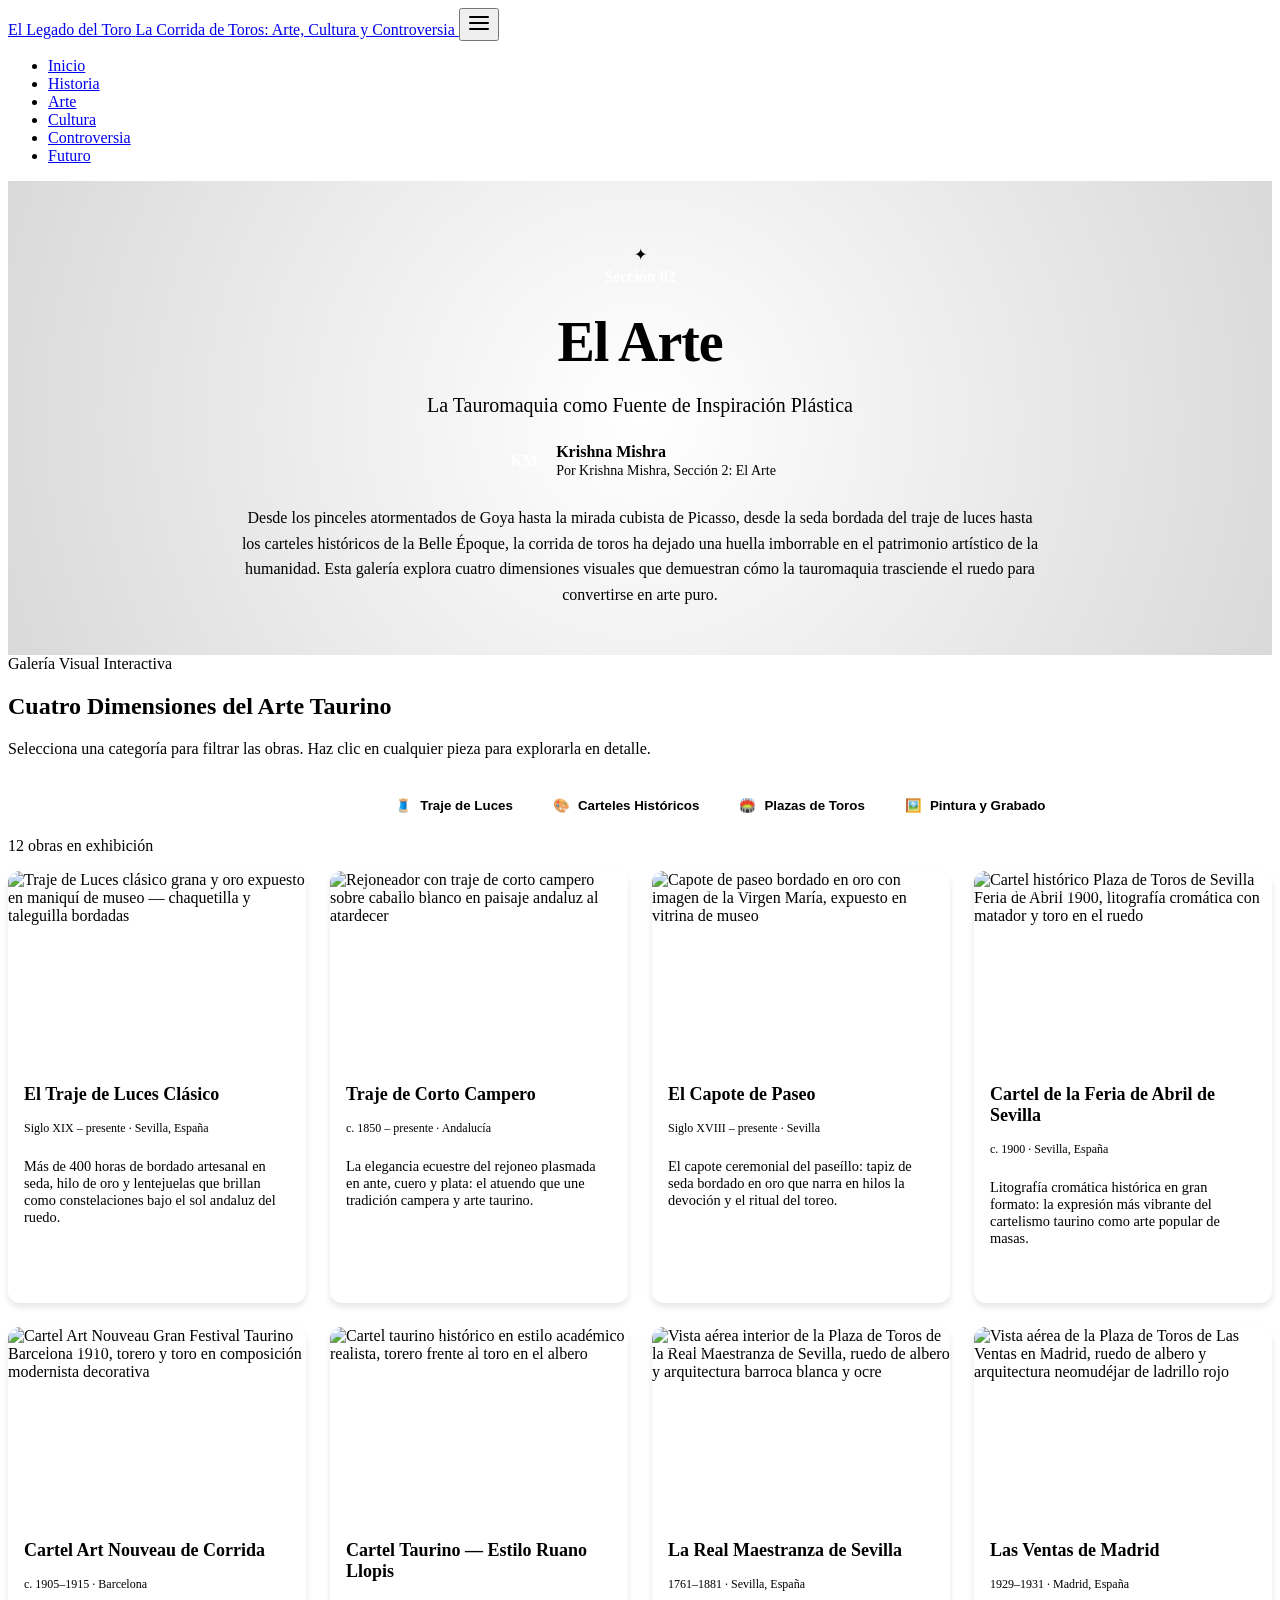
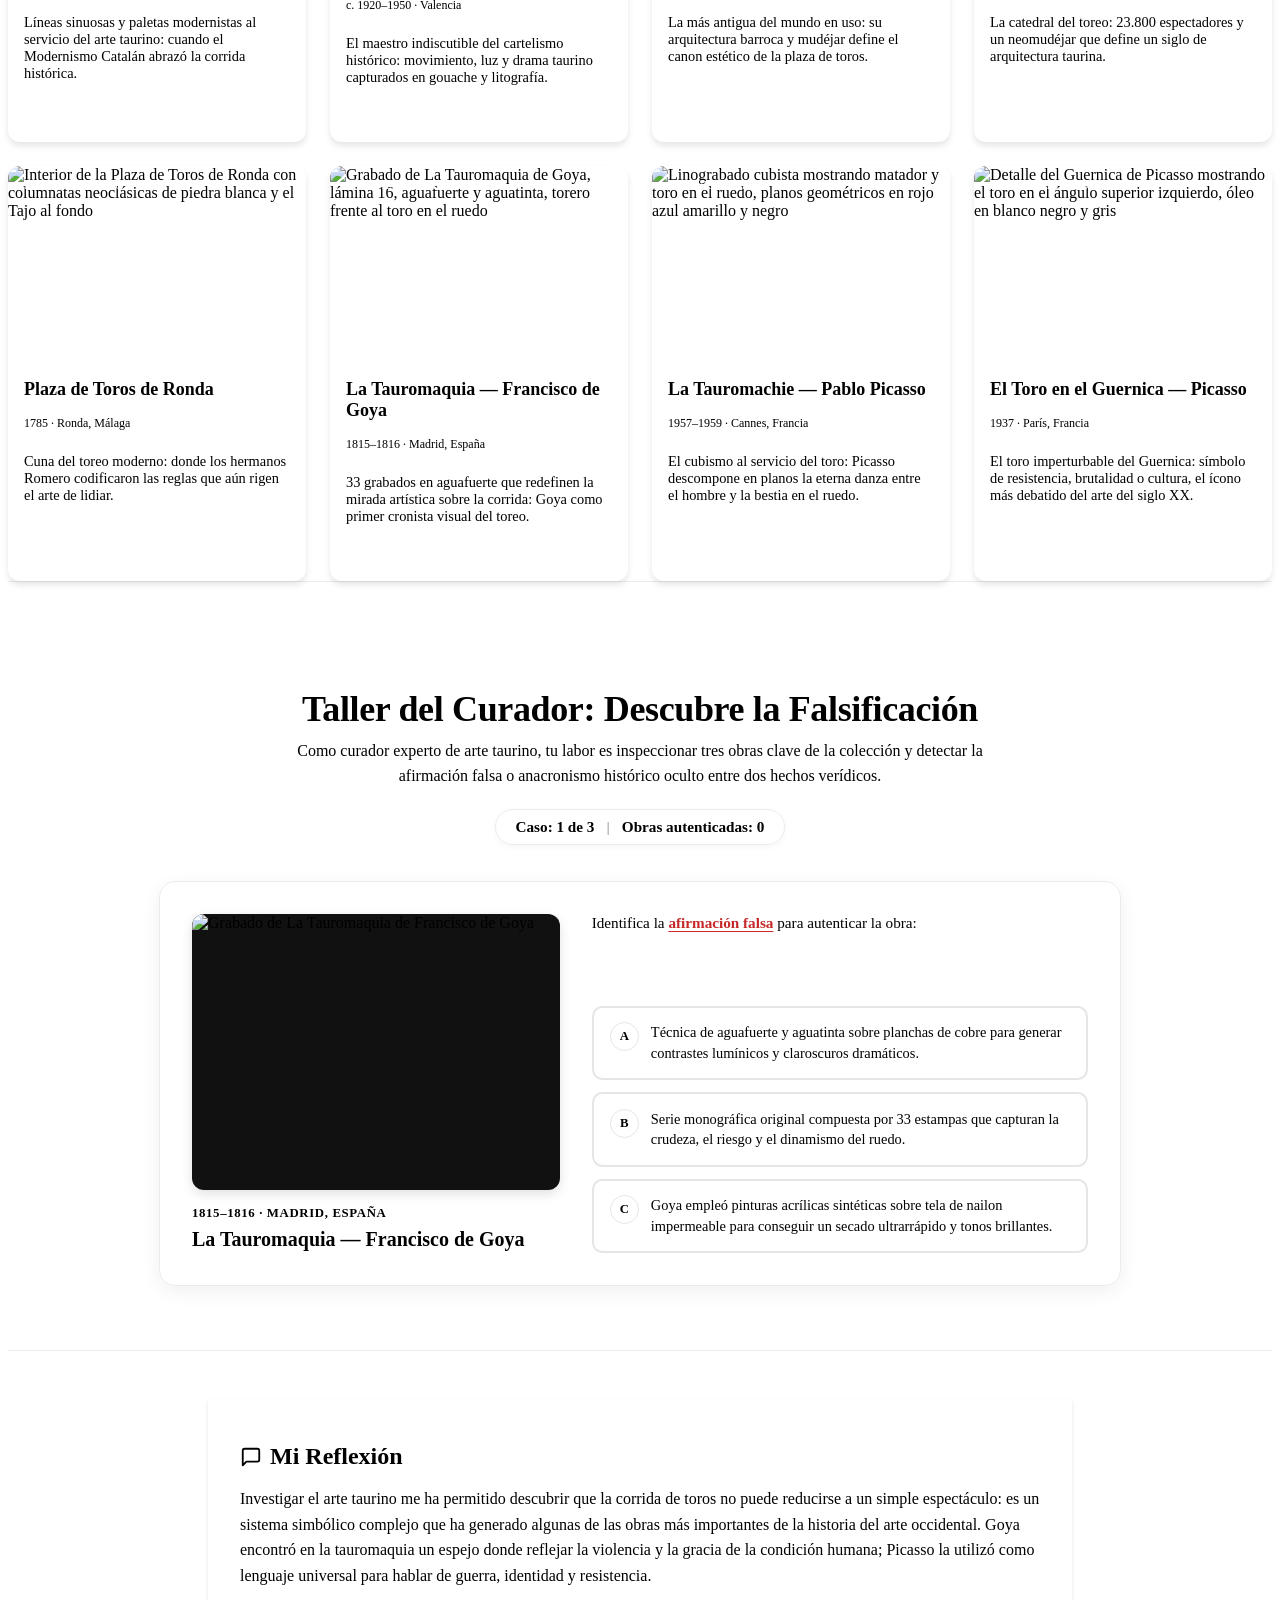
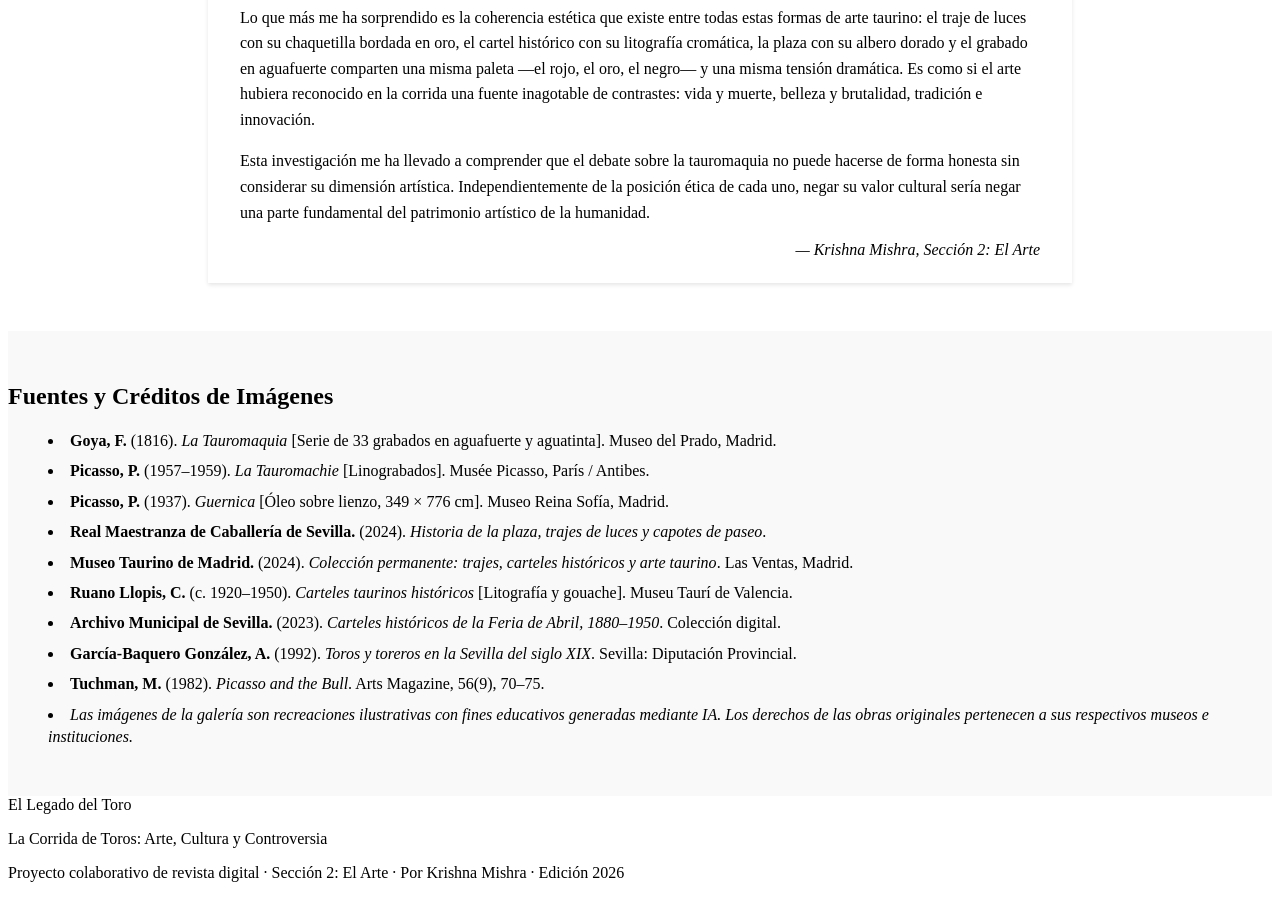
==== commit 1b9c4ee5: "feat(historia): update quiz to 8 primary-source inquiries and enhance journey epilogue - Replace pre" ====
--- a/sections/arte/index.html
+++ b/sections/arte/index.html
@@ -7,7 +7,7 @@
   <title>El Arte | El Legado del Toro</title>
   <link rel="stylesheet" href="../../css/shared.css">
   <link rel="stylesheet" href="style.css">
-  <script src="../../js/nav.js" defer></script>
+  <script src="../../js/nav.js?v=20261022_v3" defer></script>
   <script src="script.js" defer></script>
 </head>
 <body>
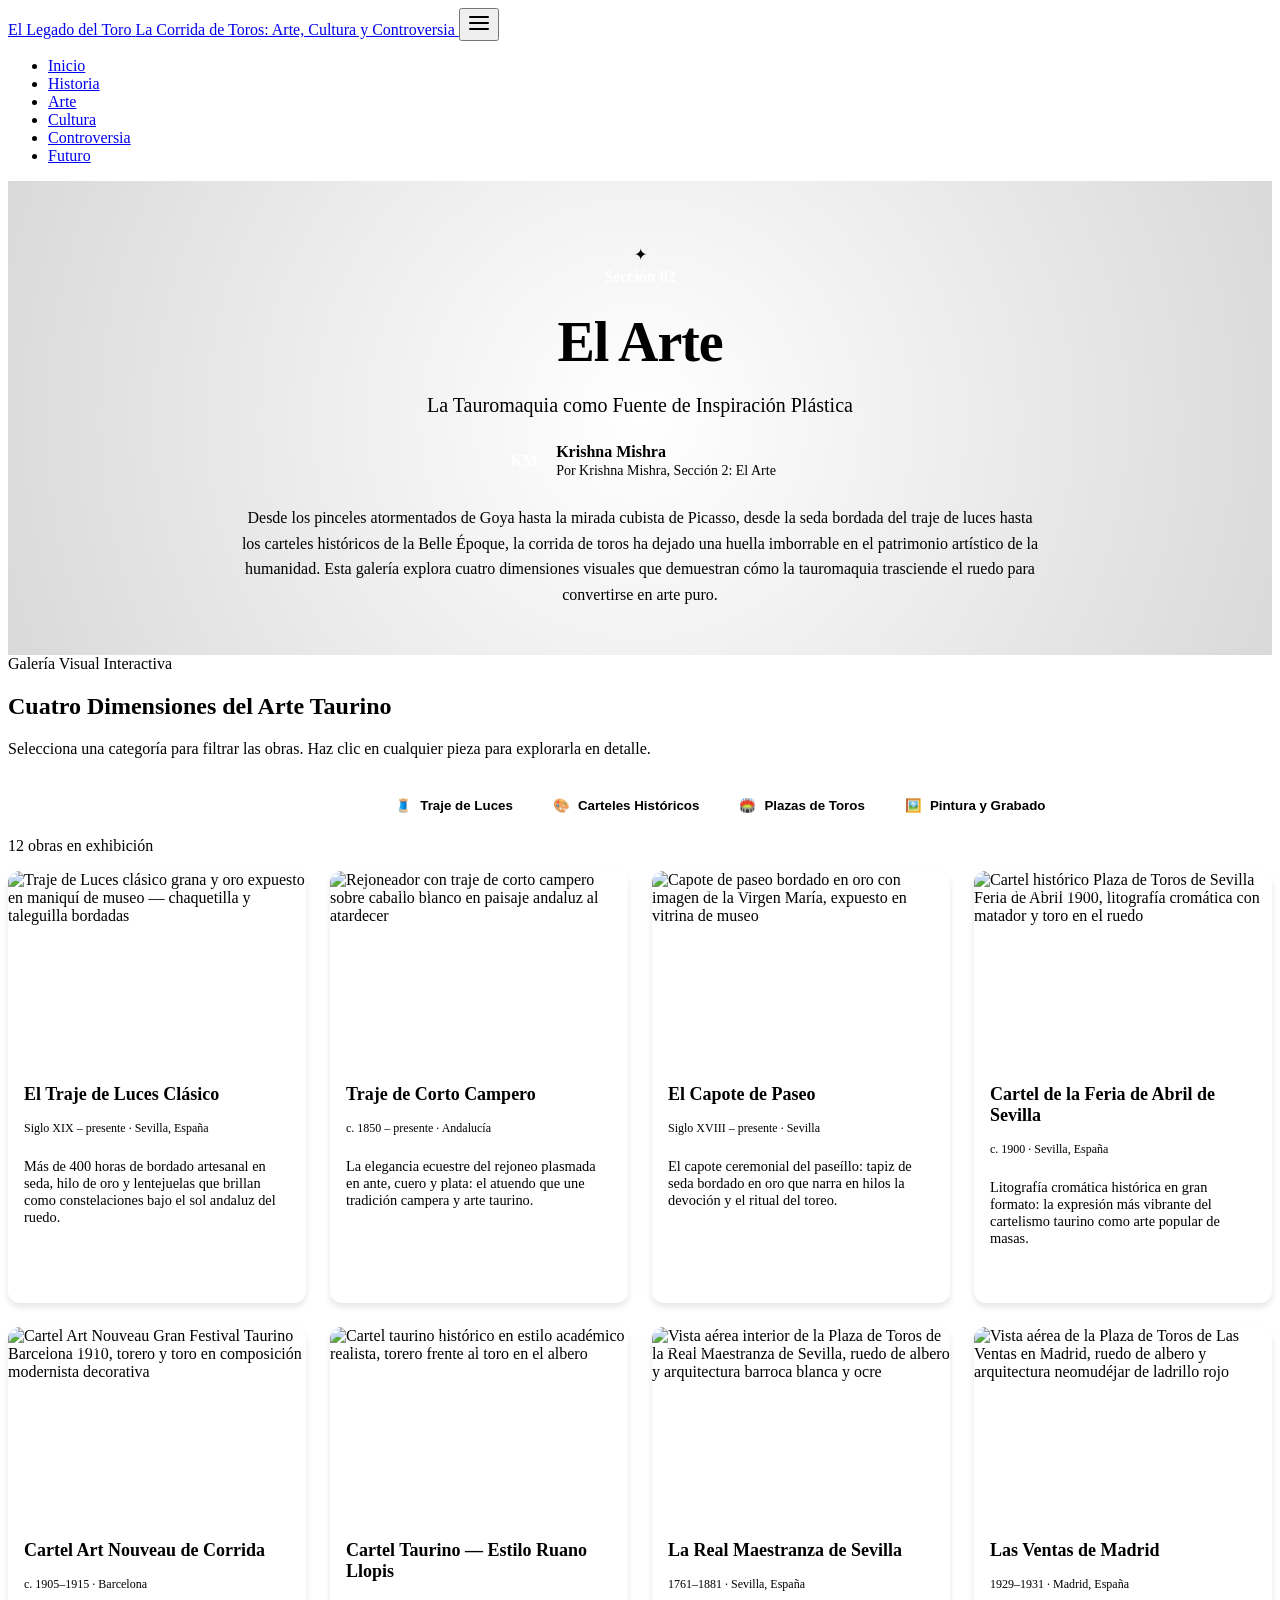
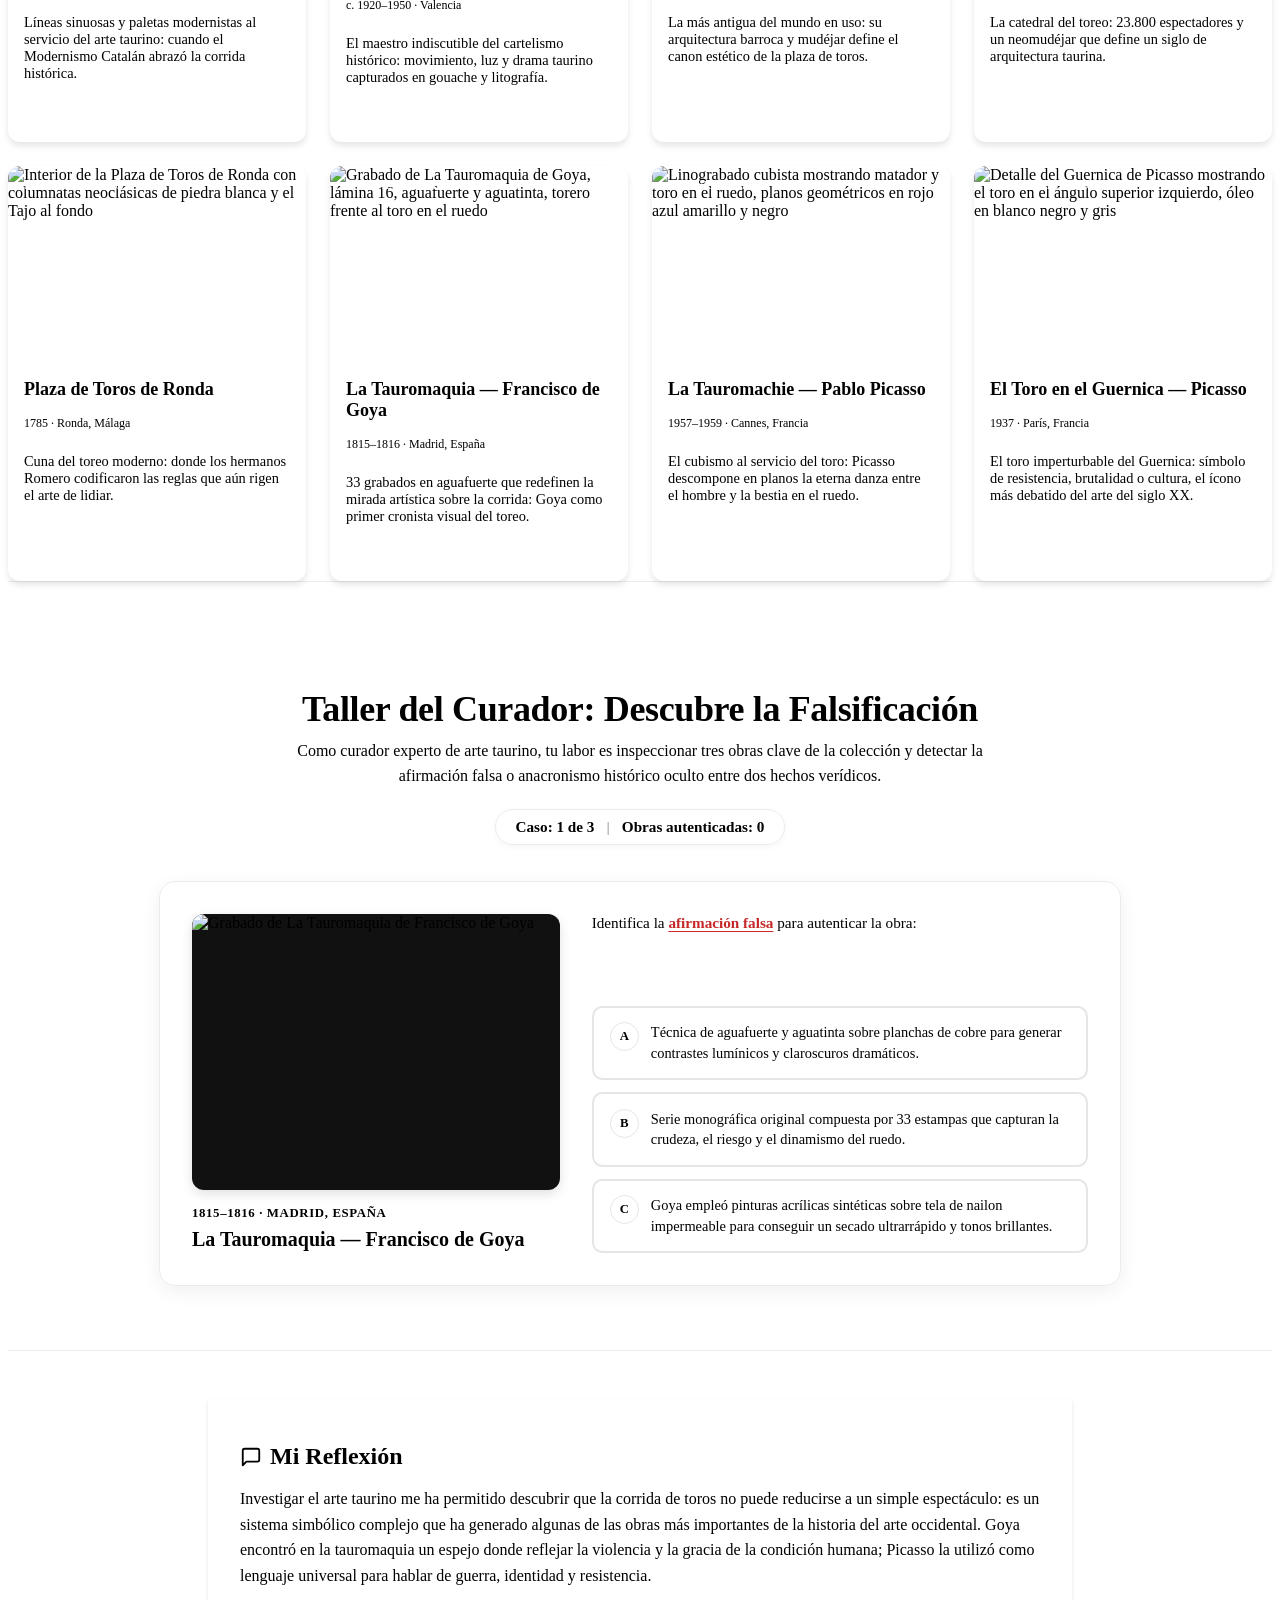
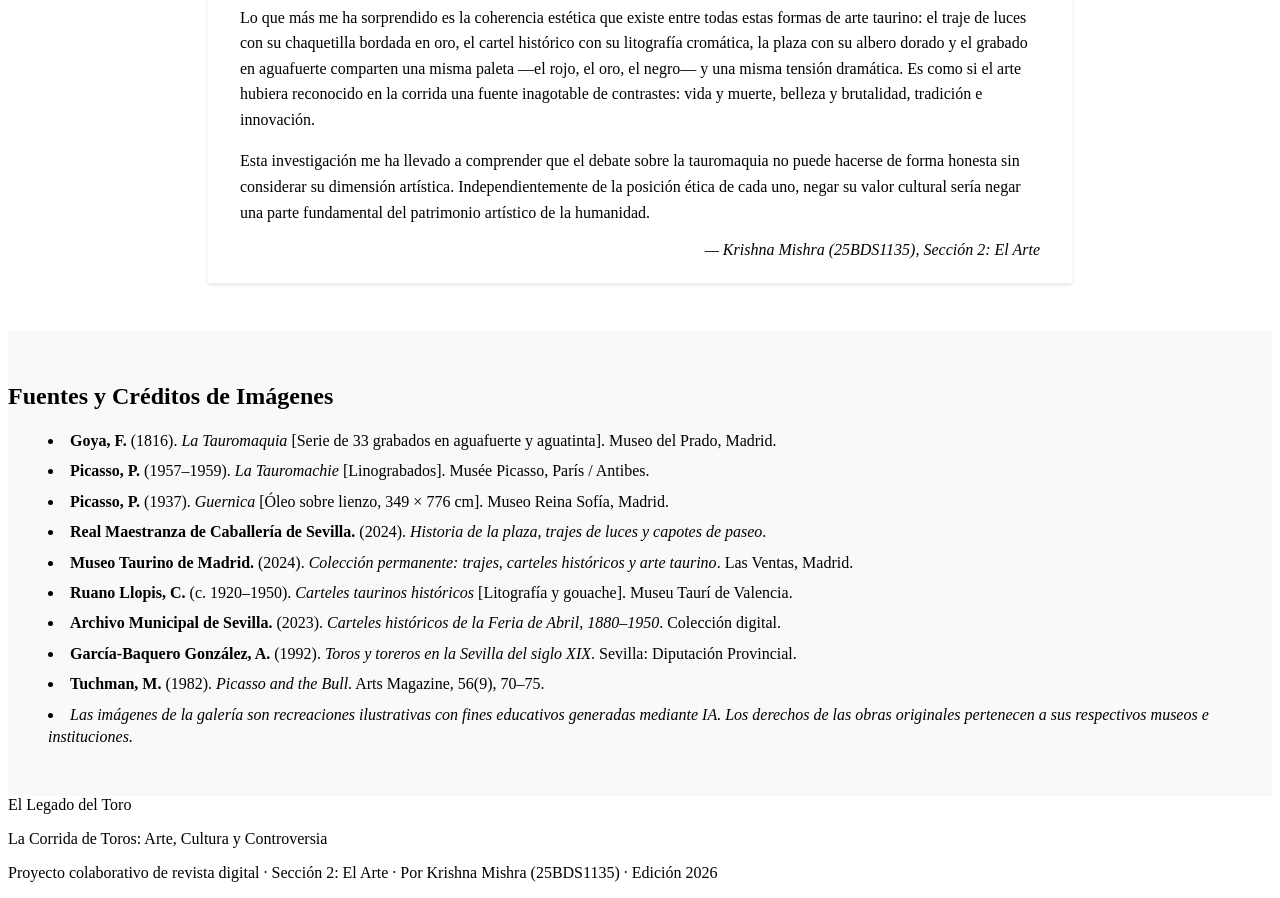
==== commit 6884b5b5: "docs(team): update author names and student registration IDs across all sections - Sección 01: Sukri" ====
--- a/sections/arte/index.html
+++ b/sections/arte/index.html
@@ -166,13 +166,13 @@
       </div>
     </section>
     <section class="arte-reflection-section" id="arte-reflexion" aria-labelledby="arte-reflexion-title">
-      <div class="site-container"><div class="reflection-box"><h2 class="reflection-title" id="arte-reflexion-title"><svg width="22" height="22" viewBox="0 0 24 24" fill="none" stroke="currentColor" stroke-width="2" stroke-linecap="round" stroke-linejoin="round" aria-hidden="true"><path d="M21 15a2 2 0 0 1-2 2H7l-4 4V5a2 2 0 0 1 2-2h14a2 2 0 0 1 2 2z"></path></svg> Mi Reflexión</h2><p>Investigar el arte taurino me ha permitido descubrir que la corrida de toros no puede reducirse a un simple espectáculo: es un sistema simbólico complejo que ha generado algunas de las obras más importantes de la historia del arte occidental. Goya encontró en la tauromaquia un espejo donde reflejar la violencia y la gracia de la condición humana; Picasso la utilizó como lenguaje universal para hablar de guerra, identidad y resistencia.</p><p>Lo que más me ha sorprendido es la coherencia estética que existe entre todas estas formas de arte taurino: el traje de luces con su chaquetilla bordada en oro, el cartel histórico con su litografía cromática, la plaza con su albero dorado y el grabado en aguafuerte comparten una misma paleta —el rojo, el oro, el negro— y una misma tensión dramática. Es como si el arte hubiera reconocido en la corrida una fuente inagotable de contrastes: vida y muerte, belleza y brutalidad, tradición e innovación.</p><p>Esta investigación me ha llevado a comprender que el debate sobre la tauromaquia no puede hacerse de forma honesta sin considerar su dimensión artística. Independientemente de la posición ética de cada uno, negar su valor cultural sería negar una parte fundamental del patrimonio artístico de la humanidad.</p><footer class="arte-reflexion-footer"><cite class="arte-reflexion-author">— Krishna Mishra, Sección 2: El Arte</cite></footer></div></div>
+      <div class="site-container"><div class="reflection-box"><h2 class="reflection-title" id="arte-reflexion-title"><svg width="22" height="22" viewBox="0 0 24 24" fill="none" stroke="currentColor" stroke-width="2" stroke-linecap="round" stroke-linejoin="round" aria-hidden="true"><path d="M21 15a2 2 0 0 1-2 2H7l-4 4V5a2 2 0 0 1 2-2h14a2 2 0 0 1 2 2z"></path></svg> Mi Reflexión</h2><p>Investigar el arte taurino me ha permitido descubrir que la corrida de toros no puede reducirse a un simple espectáculo: es un sistema simbólico complejo que ha generado algunas de las obras más importantes de la historia del arte occidental. Goya encontró en la tauromaquia un espejo donde reflejar la violencia y la gracia de la condición humana; Picasso la utilizó como lenguaje universal para hablar de guerra, identidad y resistencia.</p><p>Lo que más me ha sorprendido es la coherencia estética que existe entre todas estas formas de arte taurino: el traje de luces con su chaquetilla bordada en oro, el cartel histórico con su litografía cromática, la plaza con su albero dorado y el grabado en aguafuerte comparten una misma paleta —el rojo, el oro, el negro— y una misma tensión dramática. Es como si el arte hubiera reconocido en la corrida una fuente inagotable de contrastes: vida y muerte, belleza y brutalidad, tradición e innovación.</p><p>Esta investigación me ha llevado a comprender que el debate sobre la tauromaquia no puede hacerse de forma honesta sin considerar su dimensión artística. Independientemente de la posición ética de cada uno, negar su valor cultural sería negar una parte fundamental del patrimonio artístico de la humanidad.</p><footer class="arte-reflexion-footer"><cite class="arte-reflexion-author">— Krishna Mishra (25BDS1135), Sección 2: El Arte</cite></footer></div></div>
     </section>
     <section class="arte-sources-section" id="arte-fuentes" aria-labelledby="arte-fuentes-title">
       <div class="site-container"><div class="references-section arte-references"><h2 class="arte-references-title" id="arte-fuentes-title">Fuentes y Créditos de Imágenes</h2><ul class="references-list" id="arte-fuentes-list"><li class="reference-item"><strong>Goya, F.</strong> (1816). <em>La Tauromaquia</em> [Serie de 33 grabados en aguafuerte y aguatinta]. Museo del Prado, Madrid.</li><li class="reference-item"><strong>Picasso, P.</strong> (1957–1959). <em>La Tauromachie</em> [Linograbados]. Musée Picasso, París / Antibes.</li><li class="reference-item"><strong>Picasso, P.</strong> (1937). <em>Guernica</em> [Óleo sobre lienzo, 349 × 776 cm]. Museo Reina Sofía, Madrid.</li><li class="reference-item"><strong>Real Maestranza de Caballería de Sevilla.</strong> (2024). <em>Historia de la plaza, trajes de luces y capotes de paseo</em>.</li><li class="reference-item"><strong>Museo Taurino de Madrid.</strong> (2024). <em>Colección permanente: trajes, carteles históricos y arte taurino</em>. Las Ventas, Madrid.</li><li class="reference-item"><strong>Ruano Llopis, C.</strong> (c. 1920–1950). <em>Carteles taurinos históricos</em> [Litografía y gouache]. Museu Taurí de Valencia.</li><li class="reference-item"><strong>Archivo Municipal de Sevilla.</strong> (2023). <em>Carteles históricos de la Feria de Abril, 1880–1950</em>. Colección digital.</li><li class="reference-item"><strong>García-Baquero González, A.</strong> (1992). <em>Toros y toreros en la Sevilla del siglo XIX</em>. Sevilla: Diputación Provincial.</li><li class="reference-item"><strong>Tuchman, M.</strong> (1982). <em>Picasso and the Bull</em>. Arts Magazine, 56(9), 70–75.</li><li class="reference-item"><em>Las imágenes de la galería son recreaciones ilustrativas con fines educativos generadas mediante IA. Los derechos de las obras originales pertenecen a sus respectivos museos e instituciones.</em></li></ul></div></div>
     </section>
   </main>
-  <footer class="site-footer" id="site-footer"><div class="site-container"><div class="footer-content"><div class="footer-brand">El Legado del Toro</div><p class="footer-subtitle">La Corrida de Toros: Arte, Cultura y Controversia</p><p class="footer-copy">Proyecto colaborativo de revista digital · Sección 2: El Arte · Por Krishna Mishra · Edición 2026</p></div></div></footer>
+  <footer class="site-footer" id="site-footer"><div class="site-container"><div class="footer-content"><div class="footer-brand">El Legado del Toro</div><p class="footer-subtitle">La Corrida de Toros: Arte, Cultura y Controversia</p><p class="footer-copy">Proyecto colaborativo de revista digital · Sección 2: El Arte · Por Krishna Mishra (25BDS1135) · Edición 2026</p></div></div></footer>
   <div class="arte-lightbox-modal" id="arte-lightbox-modal" role="dialog" aria-modal="true" aria-labelledby="arte-lightbox-title" aria-describedby="arte-lightbox-desc" hidden>
     <div class="arte-lightbox-panel" id="arte-lightbox-panel">
       <button class="arte-lightbox-close-btn" id="arte-lightbox-close" aria-label="Cerrar detalle de obra"><svg width="20" height="20" viewBox="0 0 24 24" fill="none" stroke="currentColor" stroke-width="2.5" stroke-linecap="round" stroke-linejoin="round" aria-hidden="true"><line x1="18" y1="6" x2="6" y2="18"></line><line x1="6" y1="6" x2="18" y2="18"></line></svg></button>
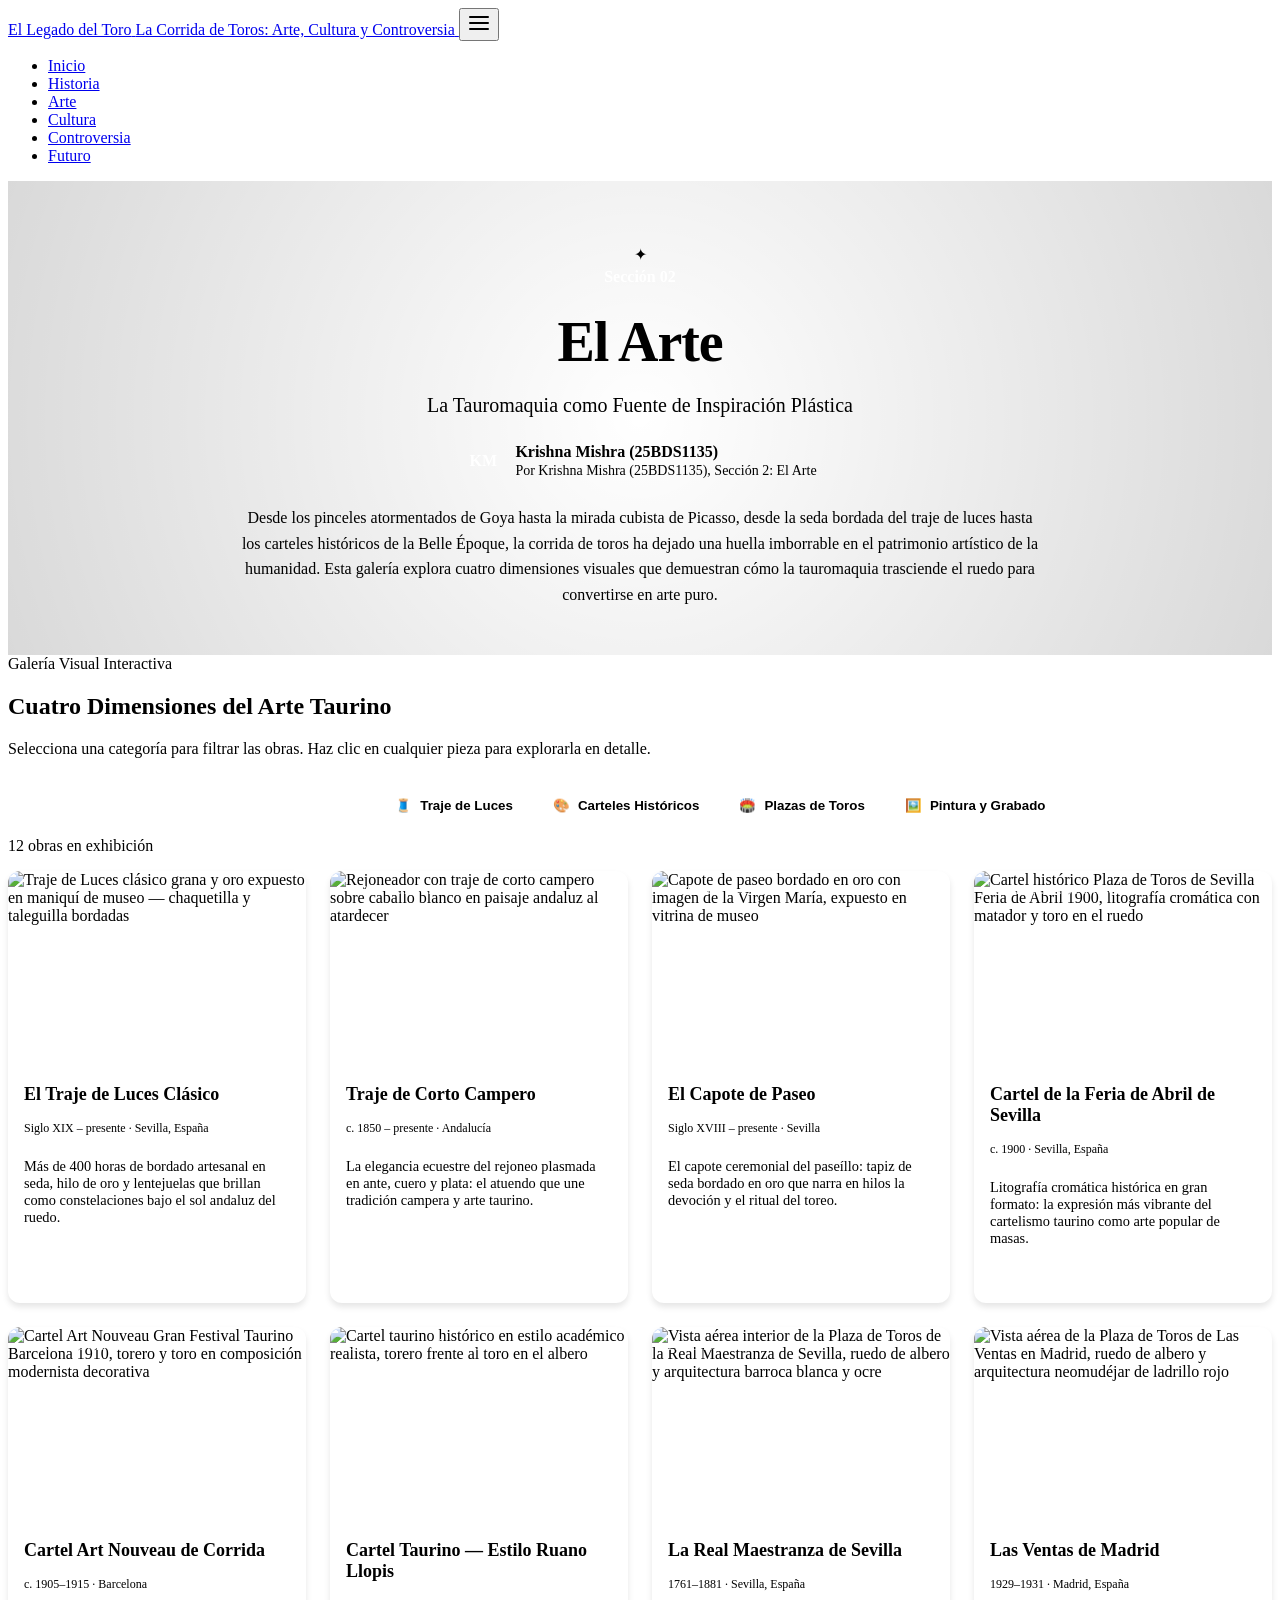
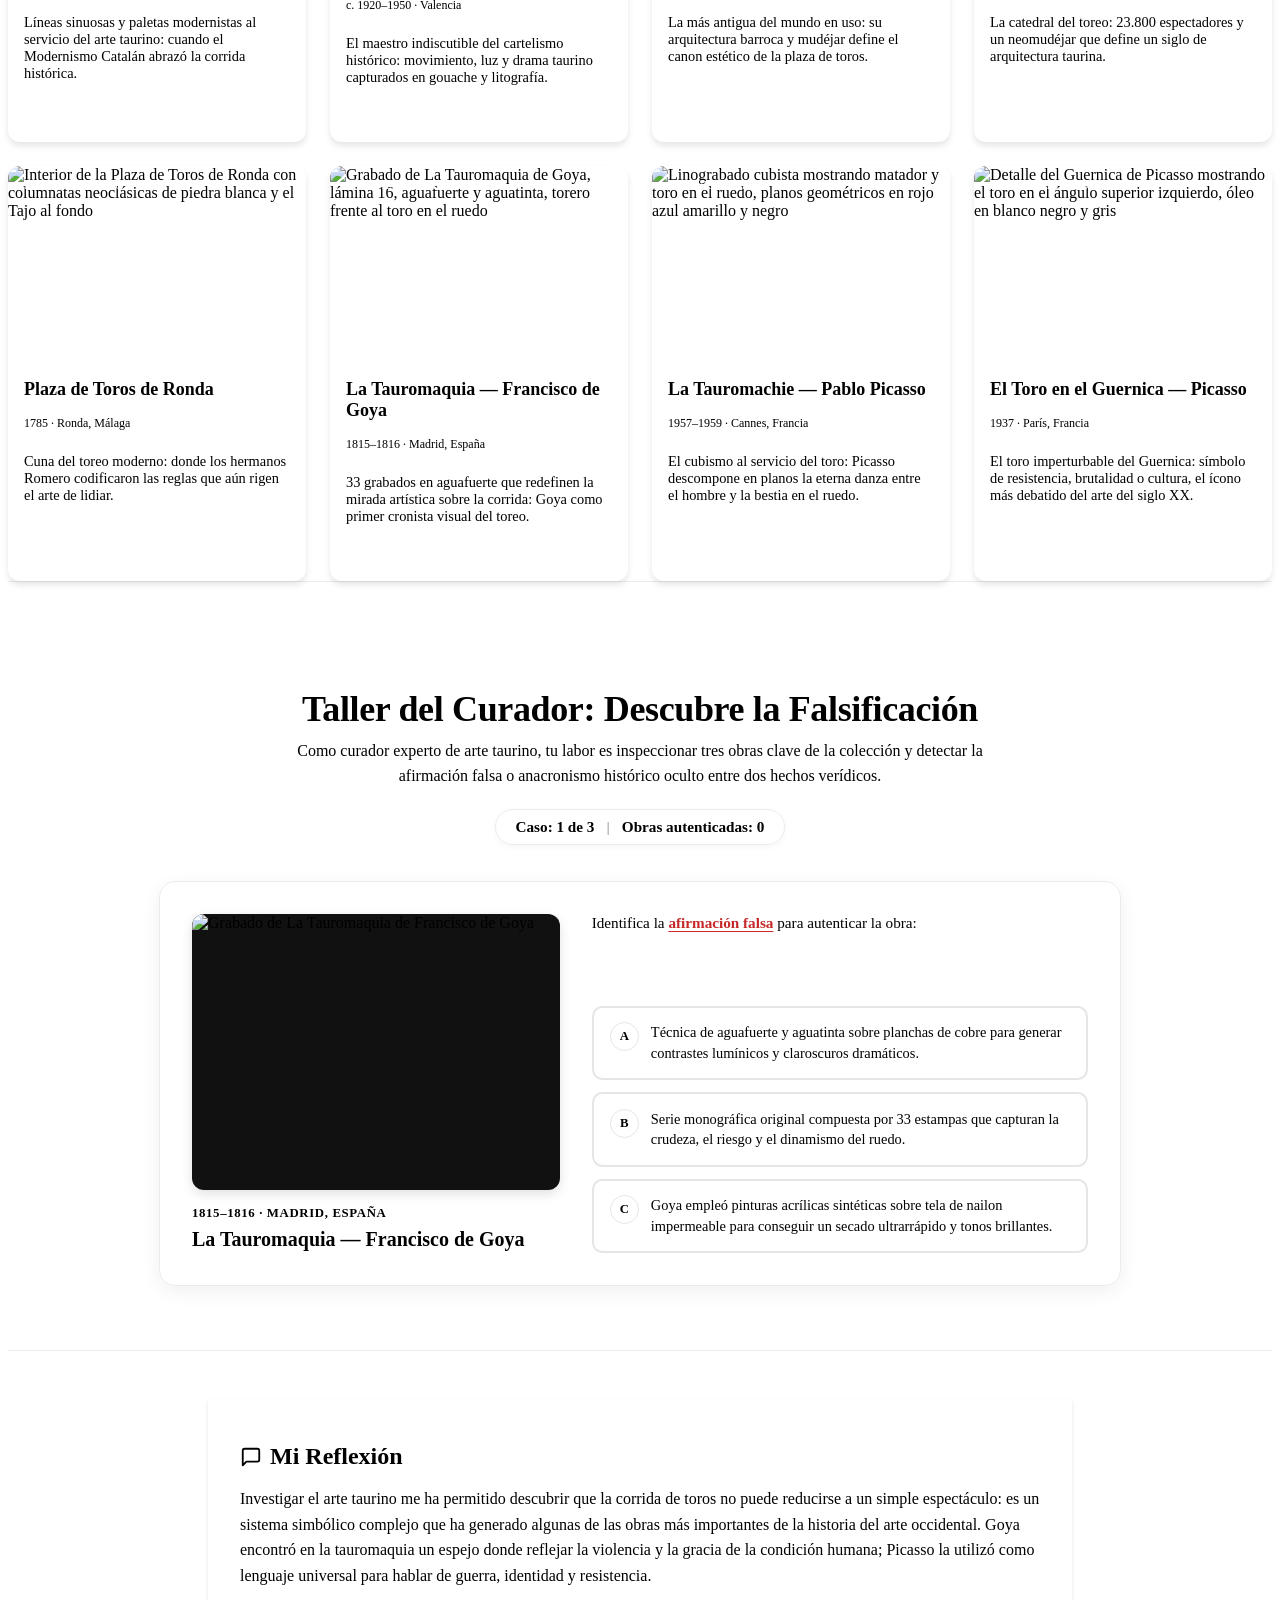
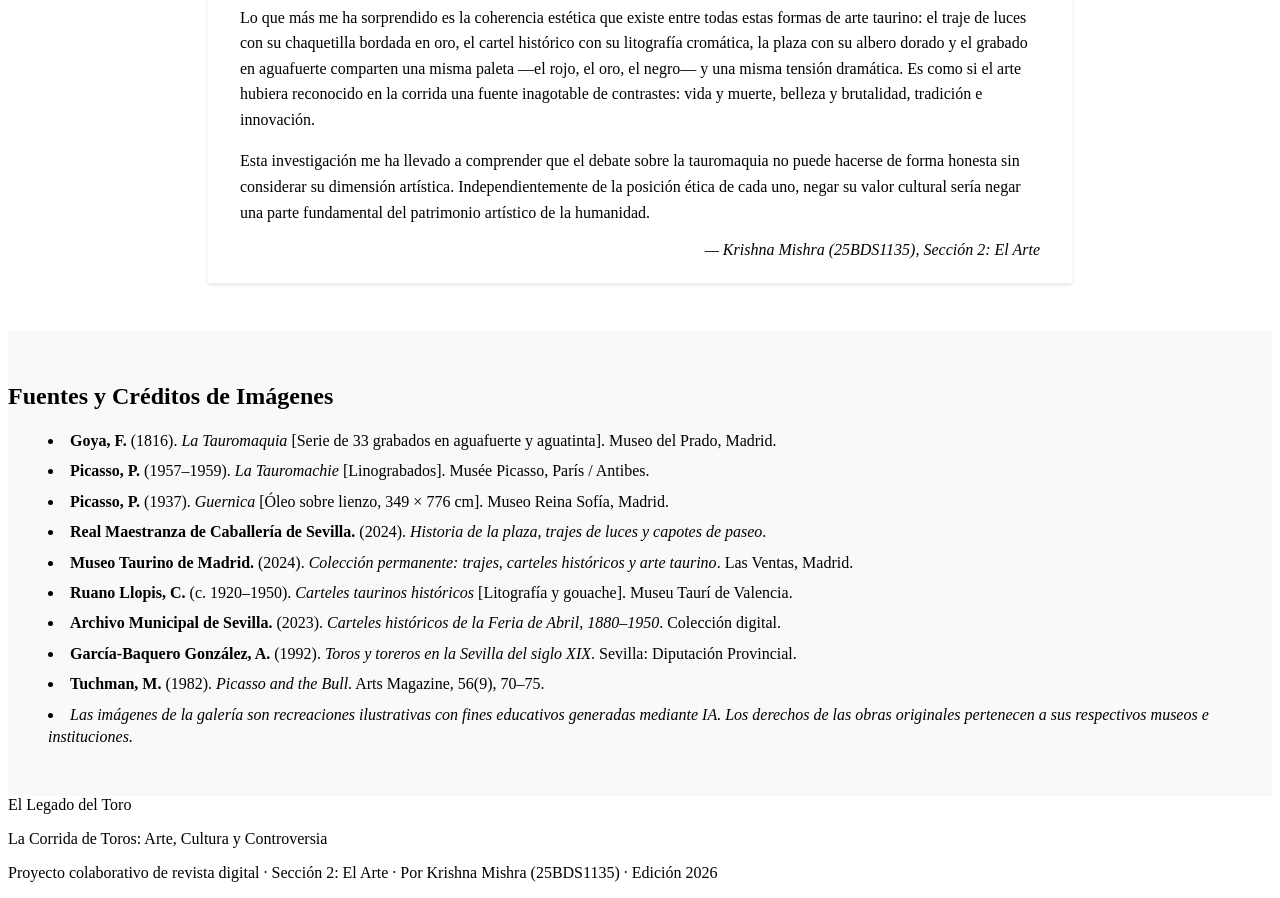
==== commit 26318a8a: "fix(cache): add anti-cache headers and script cachebuster for home.js" ====
--- a/sections/arte/index.html
+++ b/sections/arte/index.html
@@ -32,8 +32,8 @@
         <div class="byline-container arte-byline" id="arte-byline">
           <div class="byline-avatar" aria-hidden="true">KM</div>
           <div class="byline-info">
-            <span class="byline-author">Krishna Mishra</span>
-            <span class="byline-role">Por Krishna Mishra, Sección 2: El Arte</span>
+            <span class="byline-author">Krishna Mishra (25BDS1135)</span>
+            <span class="byline-role">Por Krishna Mishra (25BDS1135), Sección 2: El Arte</span>
           </div>
         </div>
         <p class="arte-hero-lead" id="arte-hero-lead">
